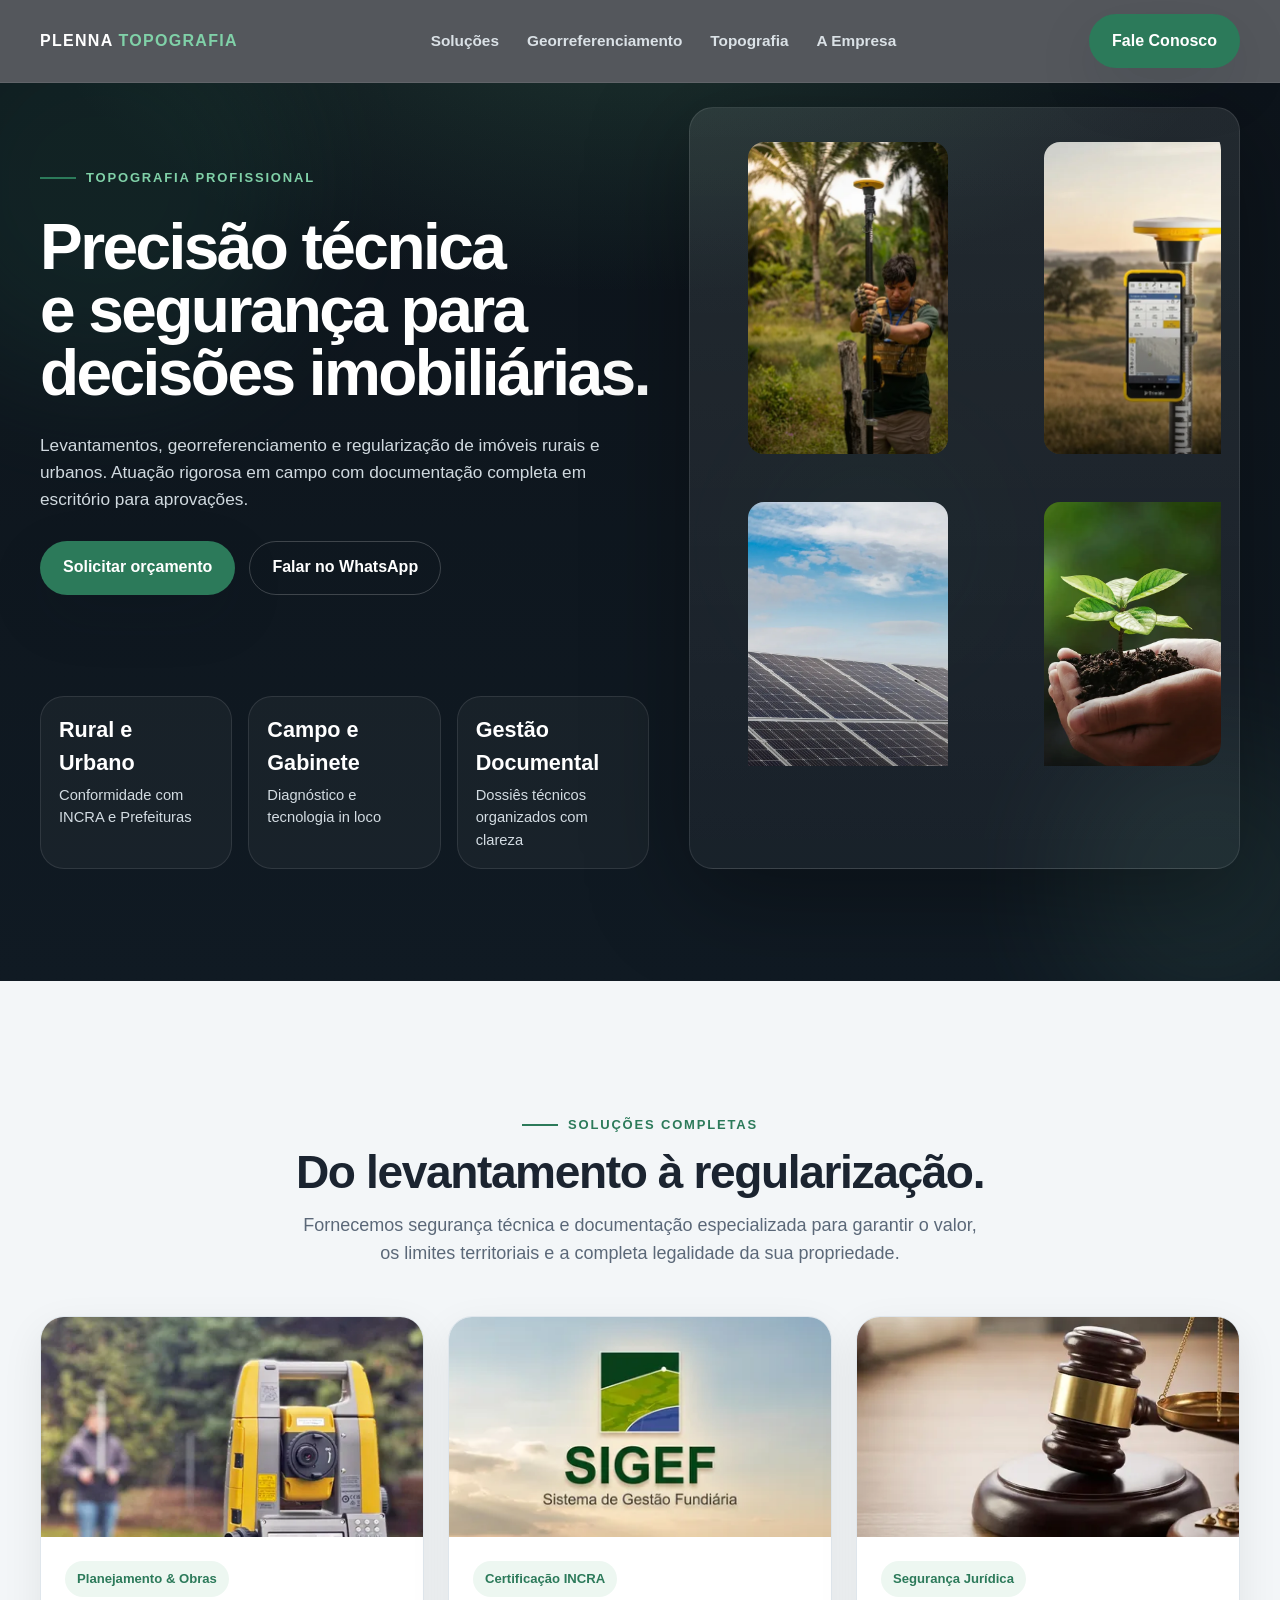
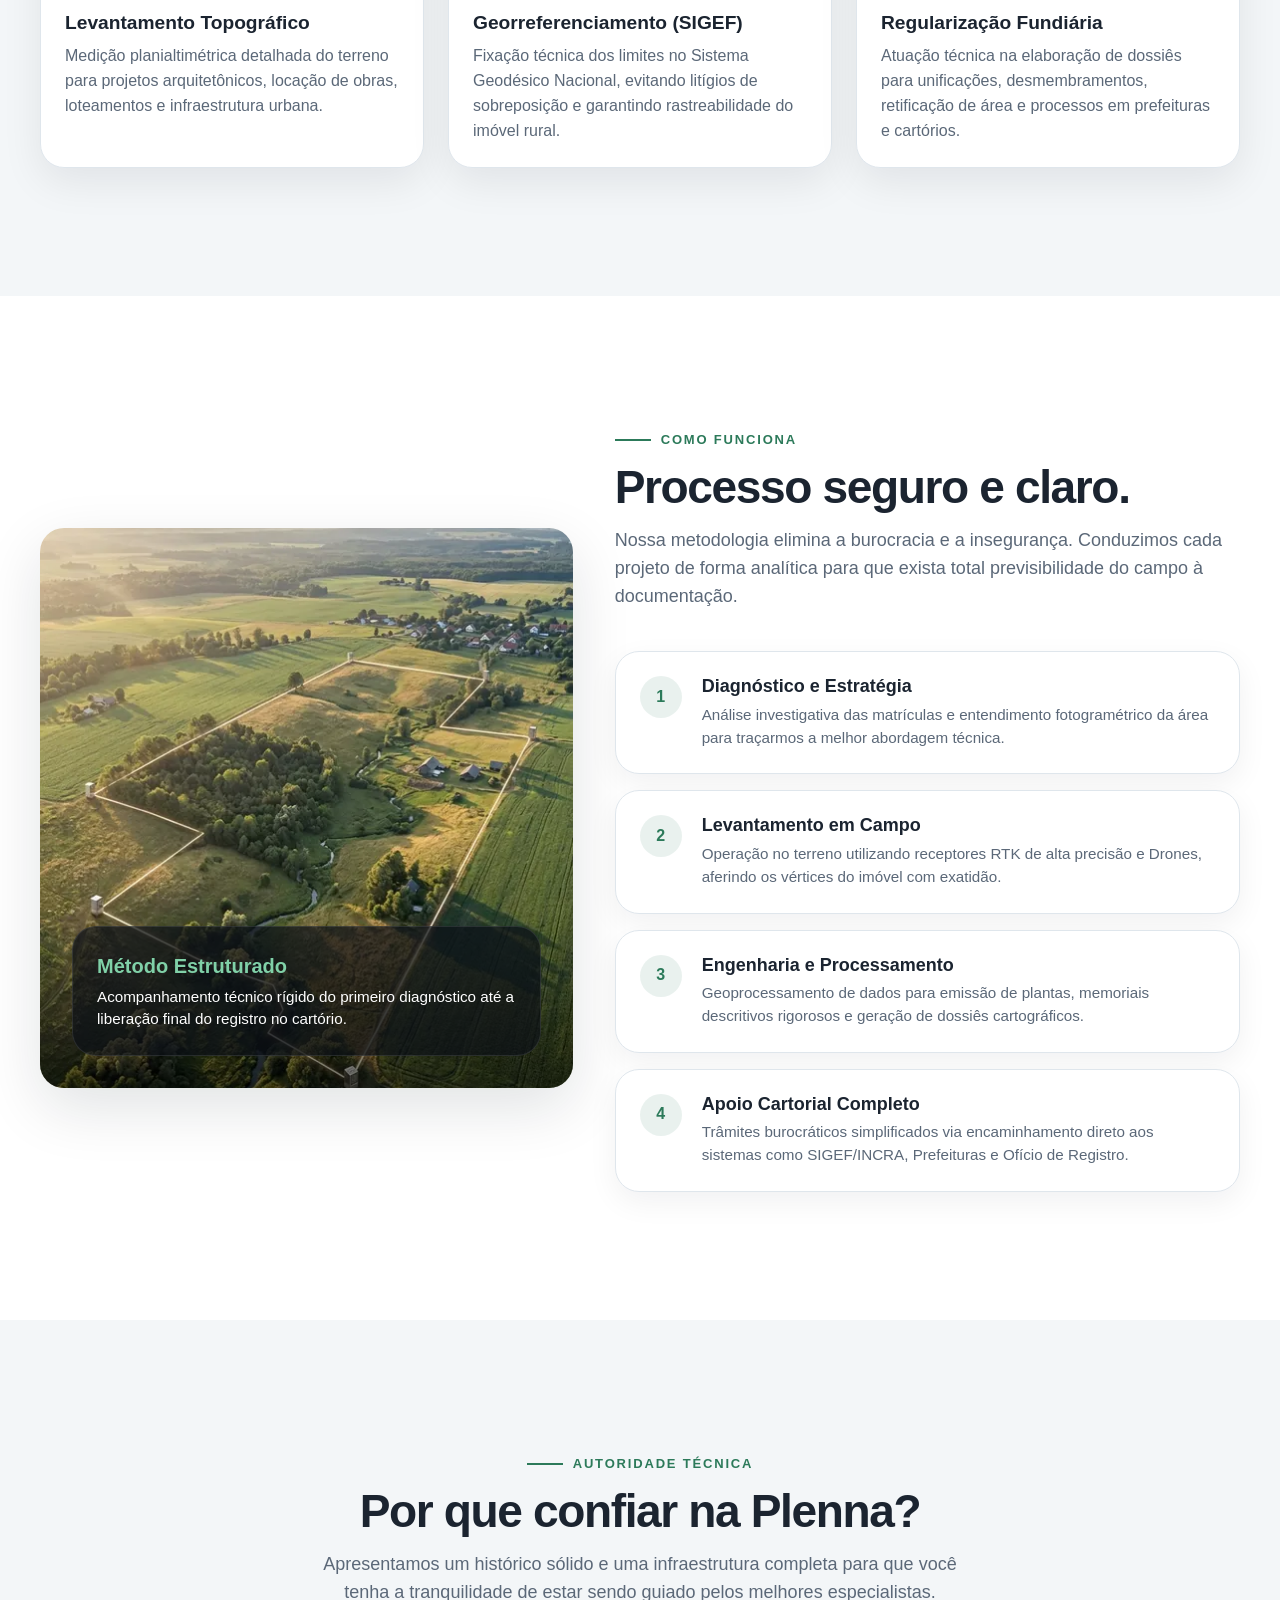
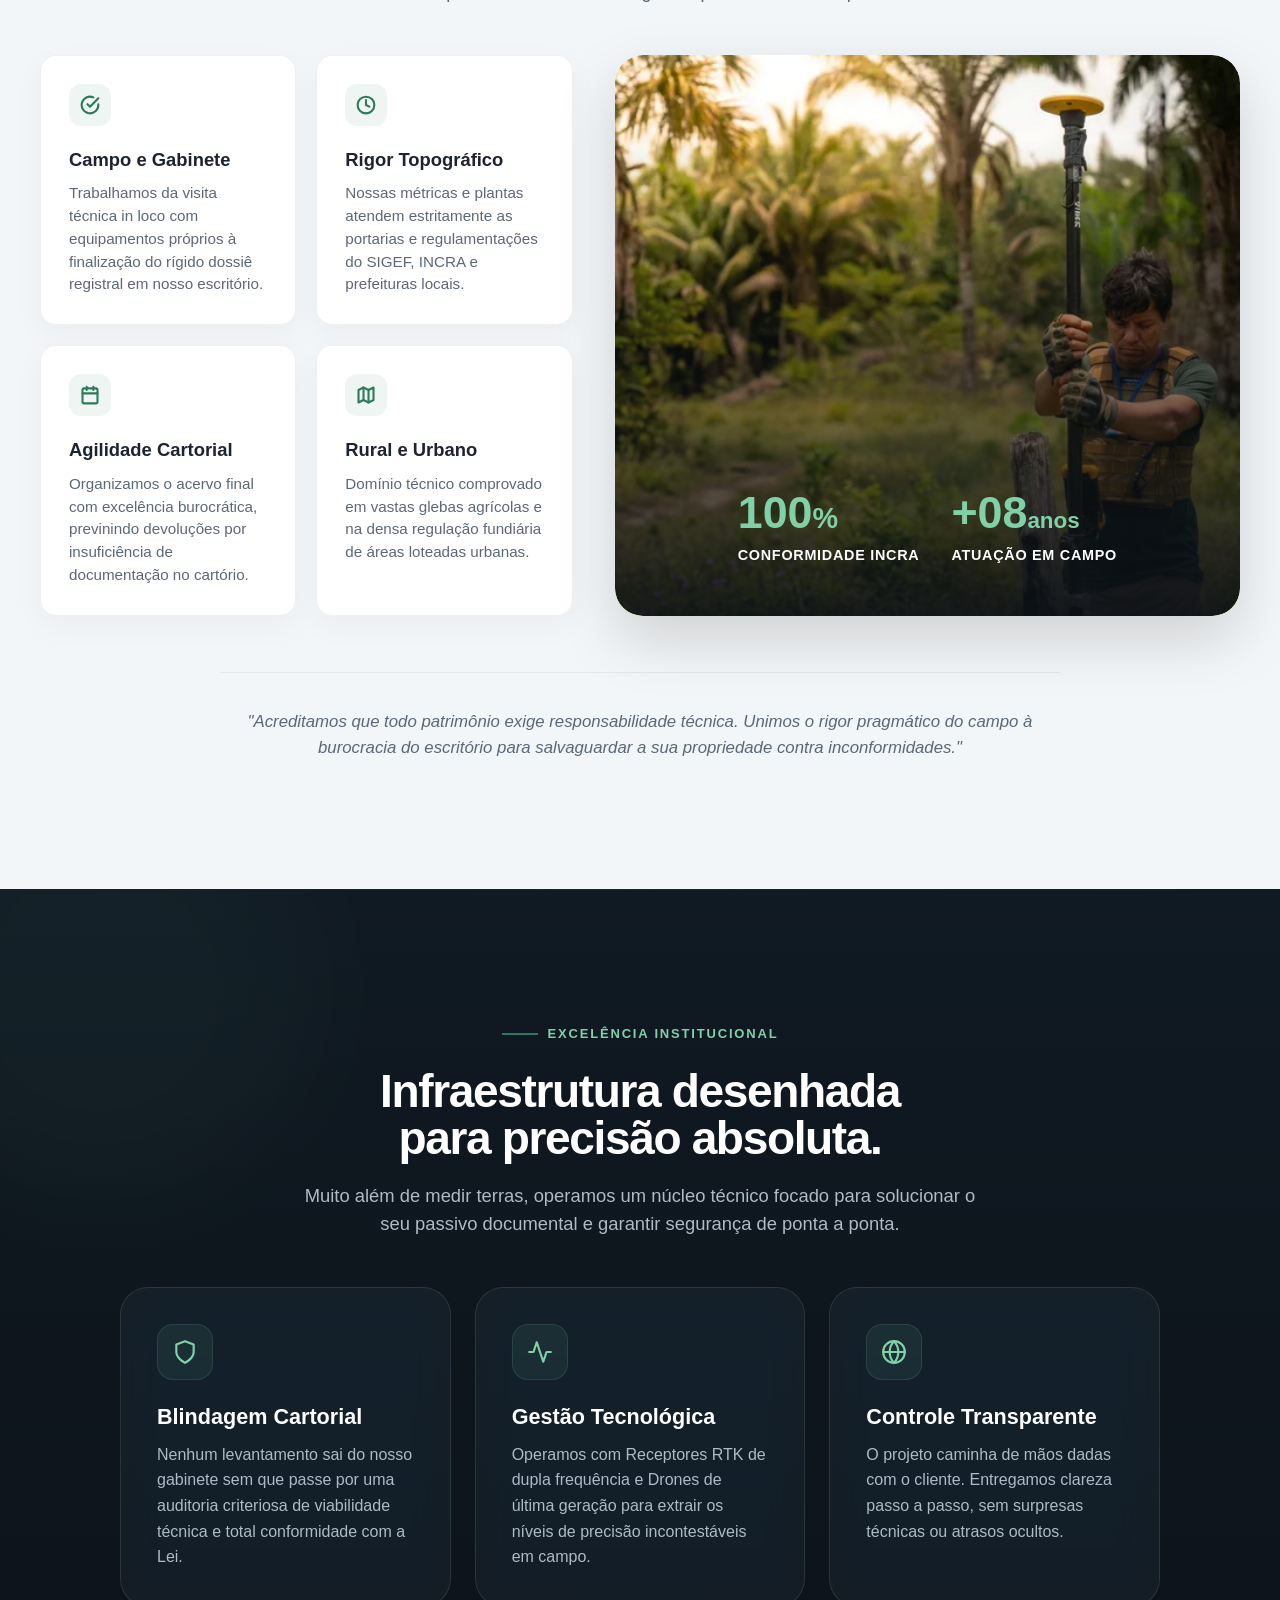
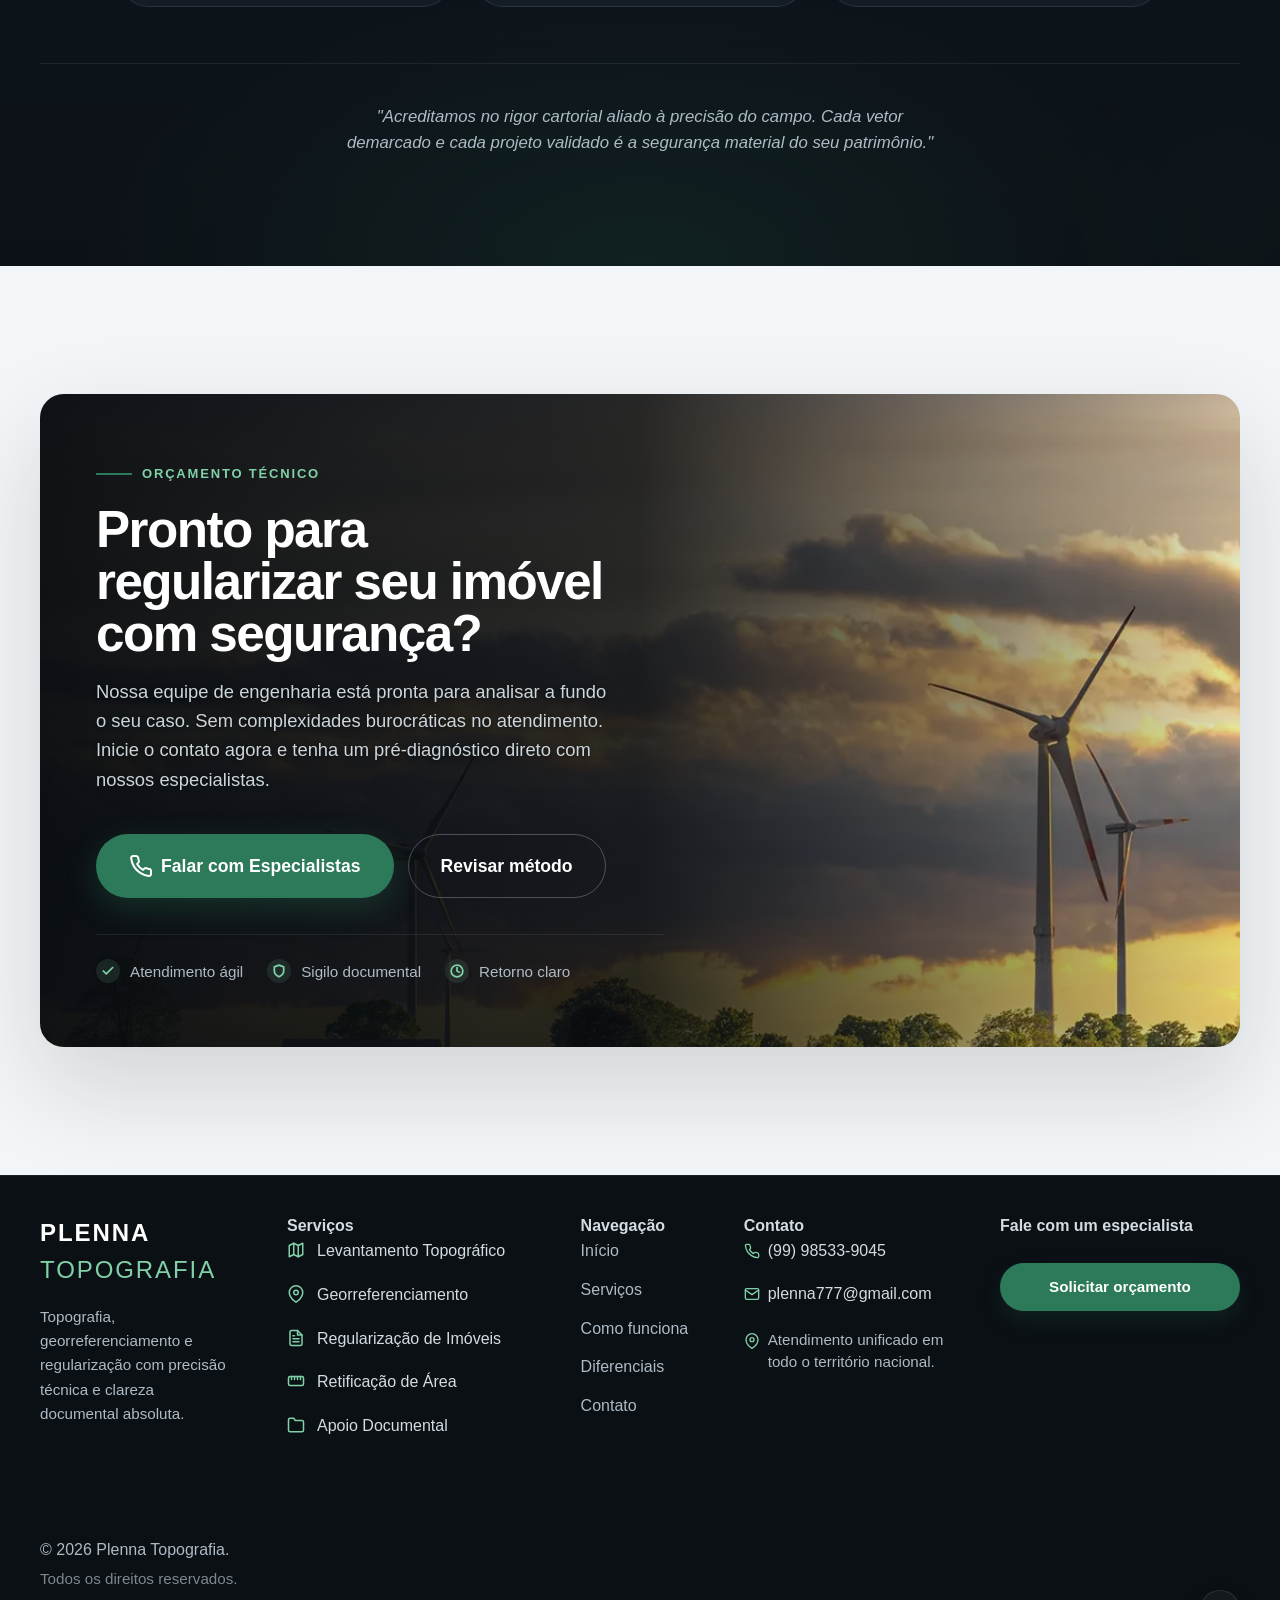
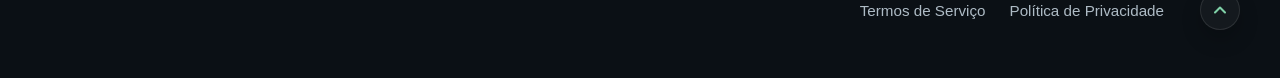
==== index.html @ 85ca9e53 "pagina-principal-v1" ====
<!DOCTYPE html>
<html lang="pt-BR">

<head>
  <meta charset="utf-8" />
  <meta name="viewport" content="width=device-width, initial-scale=1" />
  <title>Plenna — Topografia e Georreferenciamento</title>
  <meta name="description"
    content="Especialistas em topografia, georreferenciamento e regularização de imóveis rurais e urbanos. Atuação técnica premium em campo e elaboração de dossiês documentais." />

  <!-- ═══════ ESTILOS DO PROJETO ═══════ -->
  <link rel="stylesheet" href="assets/css/style.css" />

  <!-- ═══════ ESTILOS LOCAIS: DESIGN SYSTEM PREMIUM ═══════ -->
  <style>
    /* ── ANIMAÇÕES DE ENTRADA ── */
    @keyframes textReveal {
      0% {
        clip-path: inset(0 100% 0 0);
      }

      100% {
        clip-path: inset(0 0% 0 0);
      }
    }

    @keyframes pulseGlow {

      0%,
      100% {
        box-shadow: 0 0 20px rgba(44, 122, 90, .3), 0 0 60px rgba(44, 122, 90, .1);
      }

      50% {
        box-shadow: 0 0 40px rgba(44, 122, 90, .5), 0 0 100px rgba(44, 122, 90, .2);
      }
    }

    @keyframes floatUp {

      0%,
      100% {
        transform: translateY(0px);
      }

      50% {
        transform: translateY(-12px);
      }
    }

    @keyframes shimmer {
      from {
        transform: translateX(-100%) skewX(-15deg);
      }

      to {
        transform: translateX(200%) skewX(-15deg);
      }
    }

    /* ── EFEITO REVEAL ON SCROLL ── */
    .anim-in {
      opacity: 0;
      transform: translateY(30px);
      filter: blur(8px);
      transition: opacity .8s cubic-bezier(.16, 1, .3, 1), transform .8s cubic-bezier(.16, 1, .3, 1), filter .8s ease;
    }

    .anim-in.is-visible {
      opacity: 1;
      transform: translateY(0);
      filter: blur(0);
    }

    .anim-in.d1 {
      transition-delay: .1s;
    }

    .anim-in.d2 {
      transition-delay: .2s;
    }

    .anim-in.d3 {
      transition-delay: .3s;
    }

    .anim-in.d4 {
      transition-delay: .4s;
    }

    .anim-in.d5 {
      transition-delay: .5s;
    }

    .anim-in.d6 {
      transition-delay: .6s;
    }

    /* ── SHIMMER & GLOW EM BOTÕES ── */
    .btn-shimmer {
      position: relative;
      overflow: hidden;
    }

    .btn-shimmer::after {
      content: "";
      position: absolute;
      top: 0;
      left: 0;
      width: 100%;
      height: 100%;
      background: linear-gradient(90deg, transparent, rgba(255, 255, 255, .25), transparent);
      transform: translateX(-100%) skewX(-15deg);
      transition: none;
    }

    .btn-shimmer:hover::after {
      animation: shimmer 1.2s ease forwards;
    }

    .glow-pulse {
      animation: pulseGlow 3s ease-in-out infinite;
    }

    /* ── EFEITO FLASHLIGHT EM CARDS ── */
    .flashlight-card {
      position: relative;
      overflow: hidden;
    }

    .flashlight-card::before {
      content: "";
      position: absolute;
      inset: 0;
      background: radial-gradient(600px circle at var(--mx) var(--my), rgba(44, 122, 90, .15), transparent 40%);
      opacity: 0;
      transition: opacity .5s;
      pointer-events: none;
      z-index: 2;
    }

    .flashlight-card:hover::before {
      opacity: 1;
    }

    /* ── GLASSMORPHISM PANELS ── */
    .glass-panel {
      background: rgba(255, 255, 255, .04);
      backdrop-filter: saturate(160%) blur(20px);
      -webkit-backdrop-filter: saturate(160%) blur(20px);
      border: 1px solid rgba(255, 255, 255, .1);
      border-radius: var(--radius);
    }

    /* ── BACKGROUND PARTICLES ── */
    .hero-particles {
      position: absolute;
      inset: 0;
      overflow: hidden;
      pointer-events: none;
      z-index: 0;
    }

    .hero-particles .orb {
      position: absolute;
      border-radius: 50%;
      filter: blur(60px);
      opacity: .4;
    }

    .hero-particles .orb-1 {
      width: 400px;
      height: 400px;
      background: rgba(44, 122, 90, .35);
      top: -100px;
      left: -100px;
      animation: floatUp 8s ease-in-out infinite;
    }

    .hero-particles .orb-2 {
      width: 300px;
      height: 300px;
      background: rgba(128, 209, 168, .2);
      bottom: -50px;
      right: -80px;
      animation: floatUp 10s ease-in-out infinite 2s;
    }

    .hero-particles .orb-3 {
      width: 200px;
      height: 200px;
      background: rgba(44, 122, 90, .15);
      top: 40%;
      left: 60%;
      animation: floatUp 12s ease-in-out infinite 4s;
    }

    /* ── AJUSTES ESTRUTURAIS HERO E ALINHAMENTO BASE ── */
    .hero {
      position: relative;
      padding-top: 24px;
      padding-bottom: 112px;
      /* Respiro essencial para transição limpa entre dobras */
    }

    .hero h1 {
      animation: textReveal 1.2s cubic-bezier(.16, 1, .3, 1) .3s both;
      margin: 0;
    }

    /* Faz com que ambas as colunas tenham matematicamente a mesma altura (Base alignment) */
    .hero-grid {
      align-items: stretch;
    }

    /* A Coluna Esquerda vira um flex container completo */
    .hero-copy {
      display: flex;
      flex-direction: column;
    }

    /* O Bloco de textos "cresce" e empurra os boxes para o absoluto final da estrutura */
    .hero-text-block {
      display: flex;
      flex-direction: column;
      justify-content: center;
      /* O texto paira matematicamente no centro do espaço livre */
      align-items: flex-start;
      gap: 28px;
      flex-grow: 1;
      /* O pulo do gato: absorve altura fazendo os points descerem! */
    }

    /* Reset das margens padrão do style.css para garantir o alinhamento da nossa grid/flex */
    .hero-text-block .eyebrow,
    .hero-text-block h1,
    .hero-text-block .support,
    .hero-text-block .hero-actions {
      margin-top: 0;
      margin-bottom: 0;
    }

    /* Agora .hero-points bate exatamente na mesma linha e base da .hero-visual */
    .hero-copy .hero-points {
      width: 100%;
      margin-top: 40px;
      margin-bottom: 0;
      padding-top: 0;
    }

    @media (max-width: 920px) {
      .hero {
        padding-top: 32px;
        padding-bottom: 72px;
        /* Respiro proporcional para telas móveis */
      }

      .hero-grid {
        align-items: center;
      }

      /* Removemos o stretch em mobile pois as colunas empilham */
      .hero-particles .orb {
        filter: blur(40px);
      }
    }

    /* ── SCROLL PERFORMANCE OPTIMIZATION (HERO MARQUEE) ── */
    .hero-track {
      will-change: transform;
      transform: translate3d(0, 0, 0);
    }

    .hero-track .hero-card {
      box-shadow: none !important;
      will-change: transform;
    }
  </style>
</head>

<body>

  <!-- ═══════ NAVBAR ═══════ -->
  <header class="site-header">
    <div class="container header-inner">
      <a class="logo" href="#">Plenna <span>Topografia</span></a>
      <nav class="nav">
        <a href="#solucoes">Soluções</a>
        <a href="#georreferenciamento">Georreferenciamento</a>
        <a href="#topografia">Topografia</a>
        <a href="#empresa">A Empresa</a>
      </nav>
      <!-- Ícone SVG local para o Menu Mobile -->
      <button class="mobile-toggle" aria-label="Abrir menu">
        <svg width="24" height="24" viewBox="0 0 24 24" fill="none" stroke="currentColor" stroke-width="2"
          stroke-linecap="round" stroke-linejoin="round">
          <line x1="3" y1="12" x2="21" y2="12"></line>
          <line x1="3" y1="6" x2="21" y2="6"></line>
          <line x1="3" y1="18" x2="21" y2="18"></line>
        </svg>
      </button>
      <a class="button btn-shimmer" href="https://wa.me/5599985339045?text=Olá,%20vim%20pelo%20site%20e%20gostaria%20de%20um%20orçamento%20de%20topografia." target="_blank" rel="noopener noreferrer"><span style="position:relative;z-index:1">Fale Conosco</span></a>
    </div>
  </header>

  <!-- ═══════ HERO PREMIUM ═══════ -->
  <main>
    <section class="hero" id="home">
      <!-- Partículas de fundo animadas -->
      <div class="hero-particles">
        <div class="orb orb-1"></div>
        <div class="orb orb-2"></div>
        <div class="orb orb-3"></div>
      </div>

      <div class="container hero-grid" style="position: relative; z-index: 2;">

        <!-- ── COLUNA ESQUERDA: TEXTO ── -->
        <div class="hero-copy">

          <!-- Bloco flex-grow que centraliza o texto e empurra a caixa de Highlights (points) para a base -->
          <div class="hero-text-block">
            <div class="anim-in d1 eyebrow" style="color: #80d1a8;">Topografia Profissional</div>

            <h1 class="anim-in d2">Precisão técnica e segurança para decisões imobiliárias.</h1>

            <p class="support anim-in d3">
              Levantamentos, georreferenciamento e regularização de imóveis rurais e urbanos. Atuação rigorosa em campo
              com documentação completa em escritório para aprovações.
            </p>

            <!-- Botões CTA -->
            <div class="hero-actions anim-in d4">
              <a class="button btn-shimmer glow-pulse" href="https://wa.me/5599985339045?text=Olá,%20vim%20pelo%20site%20e%20gostaria%20de%20um%20orçamento%20de%20topografia." target="_blank" rel="noopener noreferrer" style="position: relative; overflow: hidden;">
                <span style="position: relative; z-index: 1;">Solicitar orçamento</span>
              </a>
              <a class="button outline" href="https://wa.me/5599985339045?text=Olá,%20vim%20pelo%20site%20e%20gostaria%20de%20um%20orçamento%20de%20topografia." target="_blank" rel="noopener noreferrer" style="transition: all .3s;">
                Falar no WhatsApp
              </a>
            </div>
          </div>

          <!-- Cards de Highlights: Agora seu limite horizontal inferior acompanha exatamente a vitrine do slider -->
          <div class="hero-points anim-in d5">
            <div class="hero-point glass-panel flashlight-card"
              onmousemove="this.style.setProperty('--mx', event.offsetX + 'px'); this.style.setProperty('--my', event.offsetY + 'px')">
              <strong>Rural e Urbano</strong>
              <span>Conformidade com INCRA e Prefeituras</span>
            </div>
            <div class="hero-point glass-panel flashlight-card"
              onmousemove="this.style.setProperty('--mx', event.offsetX + 'px'); this.style.setProperty('--my', event.offsetY + 'px')">
              <strong>Campo e Gabinete</strong>
              <span>Diagnóstico e tecnologia in loco</span>
            </div>
            <div class="hero-point glass-panel flashlight-card"
              onmousemove="this.style.setProperty('--mx', event.offsetX + 'px'); this.style.setProperty('--my', event.offsetY + 'px')">
              <strong>Gestão Documental</strong>
              <span>Dossiês técnicos organizados com clareza</span>
            </div>
          </div>
        </div>

        <!-- ── COLUNA DIREITA: ESTRUTURA VISUAL ── -->
        <div class="hero-visual anim-in d3">
          <!-- Marquee vertical/horizontal grid slider -->
          <div class="hero-slider" aria-label="Galeria visual de serviços">

            <!-- Track 1: Direção Normal -->
            <div class="hero-track">
              <!-- Série original -->
              <figure class="hero-card"><img src="assets/images/allen1.webp" style="object-position: center 20%;"
                  alt="Serviços no campo" fetchpriority="high" decoding="sync" /></figure>
              <figure class="hero-card"><img src="assets/images/gnss.webp" style="object-position: center 25%;"
                  alt="Equipamentos topográficos" fetchpriority="high" decoding="sync" />
              </figure>
              <figure class="hero-card"><img src="assets/images/estacao-total.webp"
                  alt="Medidor de precisão em base rural" fetchpriority="high" decoding="sync" /></figure>
              <figure class="hero-card"><img src="assets/images/drone-freepik.webp" style="object-position: center 25%;"
                  alt="Documentos sobre a planta" fetchpriority="high" decoding="sync" />
              </figure>
              <figure class="hero-card"><img src="assets/images/car-freepik2.webp" alt="Área urbana georreferenciada"
                  fetchpriority="high" decoding="sync" /></figure>
              <figure class="hero-card"><img src="assets/images/sigef-freepik.webp"
                  alt="Reunião com mapa de regularização" fetchpriority="high" decoding="sync" /></figure>
              <figure class="hero-card"><img src="assets/images/reurb-freepik.webp" alt="Mapeamento com drone"
                  fetchpriority="high" decoding="sync" />
              </figure>
              <figure class="hero-card"><img src="assets/images/proj-loteamento.webp" alt="Mosaicos aéreos do terreno"
                  fetchpriority="high" decoding="sync" />
              </figure>
              <!-- Duplicado para manter a fluidez do scroll contínuo -->
              <figure class="hero-card"><img src="assets/images/allen1.webp" style="object-position: center 20%;" alt=""
                  aria-hidden="true" loading="lazy" decoding="async" />
              </figure>
              <figure class="hero-card"><img src="assets/images/gnss.webp" style="object-position: center 25%;" alt=""
                  aria-hidden="true" loading="lazy" decoding="async" />
              </figure>
              <figure class="hero-card"><img src="assets/images/estacao-total.webp" alt="" aria-hidden="true"
                  loading="lazy" decoding="async" />
              </figure>
              <figure class="hero-card"><img src="assets/images/drone-freepik.webp" style="object-position: center 25%;"
                  alt="" aria-hidden="true" loading="lazy" decoding="async" />
              </figure>
              <figure class="hero-card"><img src="assets/images/car-freepik2.webp" alt="" aria-hidden="true"
                  loading="lazy" decoding="async" />
              </figure>
              <figure class="hero-card"><img src="assets/images/sigef-freepik.webp" alt="" aria-hidden="true"
                  loading="lazy" decoding="async" />
              </figure>
              <figure class="hero-card"><img src="assets/images/reurb-freepik.webp" alt="" aria-hidden="true"
                  loading="lazy" decoding="async" />
              </figure>
              <figure class="hero-card"><img src="assets/images/proj-loteamento.webp" alt="" aria-hidden="true"
                  loading="lazy" decoding="async" />
              </figure>
            </div>

            <!-- Track 2: Direção Reversa -->
            <div class="hero-track">
              <!-- Mescla com imagens de service-area para maior variedade técnica -->
              <figure class="hero-card"><img src="assets/images/service-area-01.webp" alt="" aria-hidden="true"
                  loading="lazy" decoding="async" />
              </figure>
              <figure class="hero-card"><img src="assets/images/service-area-02.webp" alt="" aria-hidden="true"
                  loading="lazy" decoding="async" />
              </figure>
              <figure class="hero-card"><img src="assets/images/service-area-03.webp" alt="" aria-hidden="true"
                  loading="lazy" decoding="async" />
              </figure>
              <figure class="hero-card"><img src="assets/images/proj-loteamento.webp" alt="" aria-hidden="true"
                  loading="lazy" decoding="async" />
              </figure>
              <figure class="hero-card"><img src="assets/images/reurb-freepik.webp" alt="" aria-hidden="true"
                  loading="lazy" decoding="async" />
              </figure>
              <figure class="hero-card"><img src="assets/images/sigef-freepik.webp" alt="" aria-hidden="true"
                  loading="lazy" decoding="async" />
              </figure>
              <figure class="hero-card"><img src="assets/images/car-freepik2.webp" alt="" aria-hidden="true"
                  loading="lazy" decoding="async" />
              </figure>
              <figure class="hero-card"><img src="assets/images/drone-freepik.webp" style="object-position: center 25%;"
                  alt="" aria-hidden="true" loading="lazy" decoding="async" />
              </figure>
              <!-- Duplicado iterativo -->
              <figure class="hero-card"><img src="assets/images/service-area-01.webp" alt="" aria-hidden="true"
                  loading="lazy" decoding="async" />
              </figure>
              <figure class="hero-card"><img src="assets/images/service-area-02.webp" alt="" aria-hidden="true"
                  loading="lazy" decoding="async" />
              </figure>
              <figure class="hero-card"><img src="assets/images/service-area-03.webp" alt="" aria-hidden="true"
                  loading="lazy" decoding="async" />
              </figure>
              <figure class="hero-card"><img src="assets/images/proj-loteamento.webp" alt="" aria-hidden="true"
                  loading="lazy" decoding="async" />
              </figure>
              <figure class="hero-card"><img src="assets/images/reurb-freepik.webp" alt="" aria-hidden="true"
                  loading="lazy" decoding="async" />
              </figure>
              <figure class="hero-card"><img src="assets/images/sigef-freepik.webp" alt="" aria-hidden="true"
                  loading="lazy" decoding="async" />
              </figure>
              <figure class="hero-card"><img src="assets/images/car-freepik2.webp" alt="" aria-hidden="true"
                  loading="lazy" decoding="async" />
              </figure>
              <figure class="hero-card"><img src="assets/images/drone-freepik.webp" style="object-position: center 25%;"
                  alt="" aria-hidden="true" loading="lazy" decoding="async" />
              </figure>
            </div>

          </div>
        </div>

      </div>
    </section>

    <!-- ═══════ SEGUNDA DOBRA: SOLUÇÕES E CAPACIDADES ═══════ -->
    <section class="section section-soft" id="solucoes" style="position: relative; z-index: 10;">
      <div class="container">

        <!-- Cabeçalho da Seção -->
        <div class="section-head">
          <div class="anim-in d1 eyebrow">Soluções Completas</div>
          <h2 class="anim-in d2">Do levantamento à regularização.</h2>
          <p class="text anim-in d3" style="font-size: 1.125rem; max-width: 680px; margin: 16px auto 0;">
            Fornecemos segurança técnica e documentação especializada para garantir o valor, os limites territoriais e a
            completa legalidade da sua propriedade.
          </p>
        </div>

        <!-- Grid de Serviços (Cards com Imagem) -->
        <div class="services-grid">

          <!-- Card de Serviço 01 -->
          <article class="service-card flashlight-card anim-in d4"
            onmousemove="this.style.setProperty('--mx', event.offsetX + 'px'); this.style.setProperty('--my', event.offsetY + 'px')">
            <div class="service-media">
              <img src="assets/images/estacao-total.webp" alt="Equipe realizando Levantamento Topográfico em campo"
                loading="lazy" />
            </div>
            <div class="service-body">
              <span class="service-badge">Planejamento &amp; Obras</span>
              <h3>Levantamento Topográfico</h3>
              <p>Medição planialtimétrica detalhada do terreno para projetos arquitetônicos, locação de obras,
                loteamentos e infraestrutura urbana.</p>
            </div>
          </article>

          <!-- Card de Serviço 02 -->
          <article class="service-card flashlight-card anim-in d5"
            onmousemove="this.style.setProperty('--mx', event.offsetX + 'px'); this.style.setProperty('--my', event.offsetY + 'px')">
            <div class="service-media">
              <img src="assets/images/sigef-freepik.webp" alt="Marcador de Georreferenciamento em propriedade rural"
                loading="lazy" />
            </div>
            <div class="service-body">
              <span class="service-badge">Certificação INCRA</span>
              <h3>Georreferenciamento (SIGEF)</h3>
              <p>Fixação técnica dos limites no Sistema Geodésico Nacional, evitando litígios de sobreposição e
                garantindo rastreabilidade do imóvel rural.</p>
            </div>
          </article>

          <!-- Card de Serviço 03 -->
          <article class="service-card flashlight-card anim-in d6"
            onmousemove="this.style.setProperty('--mx', event.offsetX + 'px'); this.style.setProperty('--my', event.offsetY + 'px')">
            <div class="service-media-3">
              <img src="assets/images/juridico-freepik.webp" alt="Documentos jurídicos de Regularização Fundiária"
                loading="lazy" />
            </div>
            <div class="service-body">
              <span class="service-badge">Segurança Jurídica</span>
              <h3>Regularização Fundiária</h3>
              <p>Atuação técnica na elaboração de dossiês para unificações, desmembramentos, retificação de área e
                processos em prefeituras e cartórios.</p>
            </div>
          </article>

        </div>

      </div>
    </section>

    <!-- ═══════ TERCEIRA DOBRA: METODOLOGIA E PROCESSO ═══════ -->
    <section class="section section-light" id="processo" style="position: relative; z-index: 9;">
      <div class="container">

        <div class="about-grid">

          <!-- Coluna Esquerda: Imagem Institucional + Etiqueta Glass -->
          <div class="about-media anim-in d2">
            <img src="assets/images/mapeamento-freepik.webp" alt="Engenheiro analisando mapa de topografia em reunião"
              loading="lazy" />

            <!-- Microinteração: Glass Card Flutuante de Autoridade -->
            <div style="position: absolute; bottom: 32px; left: 32px; right: 32px; z-index: 2;" class="anim-in d4">
              <div class="glass-panel"
                style="padding: 24px; background: rgba(12, 17, 23, 0.70); border-color: rgba(255,255,255,0.1);">
                <strong style="color: #80d1a8; font-size: 1.25rem; display: block; margin-bottom: 4px;">Método
                  Estruturado</strong>
                <p style="color: #fff; font-size: 0.95rem; margin: 0; line-height: 1.5;">Acompanhamento técnico rígido
                  do primeiro diagnóstico até a liberação final do registro no cartório.</p>
              </div>
            </div>
          </div>

          <!-- Coluna Direita: Metodologia em Lista Flex -->
          <div style="display: block; margin-top: 0;">
            <div class="anim-in d1 eyebrow">Como Funciona</div>
            <h2 class="anim-in d2" style="margin-bottom: 16px;">Processo seguro e claro.</h2>
            <p class="text anim-in d3" style="margin-bottom: 40px; font-size: 1.125rem;">
              Nossa metodologia elimina a burocracia e a insegurança. Conduzimos cada projeto de forma analítica para
              que exista total previsibilidade do campo à documentação.
            </p>

            <!-- Lista Dinâmica de Processos -->
            <div style="display: flex; flex-direction: column; gap: 16px;">

              <!-- Step 1 -->
              <article class="process-card flashlight-card anim-in d4"
                style="display: flex; align-items: flex-start; gap: 20px; padding: 24px;"
                onmousemove="this.style.setProperty('--mx', event.offsetX + 'px'); this.style.setProperty('--my', event.offsetY + 'px')">
                <div class="process-step"
                  style="margin-bottom: 0; flex-shrink: 0; background: rgba(44,122,90,.1); color: var(--brand);">1</div>
                <div>
                  <h3 style="font-size: 1.125rem; margin-bottom: 6px;">Diagnóstico e Estratégia</h3>
                  <p style="margin: 0; font-size: 0.95rem; line-height: 1.5; color: var(--text-soft);">Análise
                    investigativa das matrículas e entendimento fotogramétrico da área para traçarmos a melhor abordagem
                    técnica.</p>
                </div>
              </article>

              <!-- Step 2 -->
              <article class="process-card flashlight-card anim-in d5"
                style="display: flex; align-items: flex-start; gap: 20px; padding: 24px;"
                onmousemove="this.style.setProperty('--mx', event.offsetX + 'px'); this.style.setProperty('--my', event.offsetY + 'px')">
                <div class="process-step"
                  style="margin-bottom: 0; flex-shrink: 0; background: rgba(44,122,90,.1); color: var(--brand);">2</div>
                <div>
                  <h3 style="font-size: 1.125rem; margin-bottom: 6px;">Levantamento em Campo</h3>
                  <p style="margin: 0; font-size: 0.95rem; line-height: 1.5; color: var(--text-soft);">Operação no
                    terreno utilizando receptores RTK de alta precisão e Drones, aferindo os vértices do imóvel com
                    exatidão.</p>
                </div>
              </article>

              <!-- Step 3 -->
              <article class="process-card flashlight-card anim-in d6"
                style="display: flex; align-items: flex-start; gap: 20px; padding: 24px;"
                onmousemove="this.style.setProperty('--mx', event.offsetX + 'px'); this.style.setProperty('--my', event.offsetY + 'px')">
                <div class="process-step"
                  style="margin-bottom: 0; flex-shrink: 0; background: rgba(44,122,90,.1); color: var(--brand);">3</div>
                <div>
                  <h3 style="font-size: 1.125rem; margin-bottom: 6px;">Engenharia e Processamento</h3>
                  <p style="margin: 0; font-size: 0.95rem; line-height: 1.5; color: var(--text-soft);">Geoprocessamento
                    de dados para emissão de plantas, memoriais descritivos rigorosos e geração de dossiês
                    cartográficos.</p>
                </div>
              </article>

              <!-- Step 4 -->
              <article class="process-card flashlight-card anim-in d6"
                style="display: flex; align-items: flex-start; gap: 20px; padding: 24px; transition-delay: .7s;"
                onmousemove="this.style.setProperty('--mx', event.offsetX + 'px'); this.style.setProperty('--my', event.offsetY + 'px')">
                <div class="process-step"
                  style="margin-bottom: 0; flex-shrink: 0; background: rgba(44,122,90,.1); color: var(--brand);">4</div>
                <div>
                  <h3 style="font-size: 1.125rem; margin-bottom: 6px;">Apoio Cartorial Completo</h3>
                  <p style="margin: 0; font-size: 0.95rem; line-height: 1.5; color: var(--text-soft);">Trâmites
                    burocráticos simplificados via encaminhamento direto aos sistemas como SIGEF/INCRA, Prefeituras e
                    Ofício de Registro.</p>
                </div>
              </article>

            </div>
          </div>

        </div>
      </div>
    </section>

    <!-- ═══════ QUARTA DOBRA: DIFERENCIAIS E AUTORIDADE ═══════ -->
    <section class="section section-soft" id="diferenciais" style="position: relative; z-index: 8;">
      <div class="container">

        <!-- Cabeçalho da Seção -->
        <div class="section-head">
          <div class="anim-in d1 eyebrow">Autoridade Técnica</div>
          <h2 class="anim-in d2">Por que confiar na Plenna?</h2>
          <p class="text anim-in d3" style="font-size: 1.125rem; max-width: 680px; margin: 16px auto 0;">
            Apresentamos um histórico sólido e uma infraestrutura completa para que você tenha a tranquilidade de estar
            sendo guiado pelos melhores especialistas.
          </p>
        </div>

        <!-- Grid Mista: Cards de Diferencial e Painel de Métricas -->
        <div class="about-grid" style="align-items: stretch;">

          <!-- Lado Esquerdo: Grid de Diferenciais 2x2 -->
          <div class="about-panel" style="margin-top: 0; align-content: center; gap: 20px;">

            <!-- Diferencial 1 -->
            <article class="about-item flashlight-card anim-in d4"
              style="padding: 28px; box-shadow: 0 10px 30px rgba(12,18,28,.04); border-color: rgba(0,0,0,0.06); display: flex; flex-direction: column;"
              onmousemove="this.style.setProperty('--mx', event.offsetX + 'px'); this.style.setProperty('--my', event.offsetY + 'px')">
              <div
                style="width: 42px; height: 42px; border-radius: 12px; background: rgba(44,122,90,.08); color: var(--brand); display: flex; align-items: center; justify-content: center; margin-bottom: 20px;">
                <svg width="20" height="20" viewBox="0 0 24 24" fill="none" stroke="currentColor" stroke-width="2.5"
                  stroke-linecap="round" stroke-linejoin="round">
                  <path d="M22 11.08V12a10 10 0 1 1-5.93-9.14"></path>
                  <polyline points="22 4 12 14.01 9 11.01"></polyline>
                </svg>
              </div>
              <strong style="color: var(--text); font-size: 1.15rem; font-weight: 800; margin-bottom: 8px;">Campo e
                Gabinete</strong>
              <p style="color: var(--text-soft); font-size: 0.95rem; line-height: 1.5; margin: 0;">Trabalhamos da visita
                técnica in loco com equipamentos próprios à finalização do rígido dossiê registral em nosso escritório.
              </p>
            </article>

            <!-- Diferencial 2 -->
            <article class="about-item flashlight-card anim-in d5"
              style="padding: 28px; box-shadow: 0 10px 30px rgba(12,18,28,.04); border-color: rgba(0,0,0,0.06); display: flex; flex-direction: column;"
              onmousemove="this.style.setProperty('--mx', event.offsetX + 'px'); this.style.setProperty('--my', event.offsetY + 'px')">
              <div
                style="width: 42px; height: 42px; border-radius: 12px; background: rgba(44,122,90,.08); color: var(--brand); display: flex; align-items: center; justify-content: center; margin-bottom: 20px;">
                <svg width="20" height="20" viewBox="0 0 24 24" fill="none" stroke="currentColor" stroke-width="2.5"
                  stroke-linecap="round" stroke-linejoin="round">
                  <circle cx="12" cy="12" r="10"></circle>
                  <polyline points="12 6 12 12 16 14"></polyline>
                </svg>
              </div>
              <strong style="color: var(--text); font-size: 1.15rem; font-weight: 800; margin-bottom: 8px;">Rigor
                Topográfico</strong>
              <p style="color: var(--text-soft); font-size: 0.95rem; line-height: 1.5; margin: 0;">Nossas métricas e
                plantas atendem estritamente as portarias e regulamentações do SIGEF, INCRA e prefeituras locais.</p>
            </article>

            <!-- Diferencial 3 -->
            <article class="about-item flashlight-card anim-in d6"
              style="padding: 28px; box-shadow: 0 10px 30px rgba(12,18,28,.04); border-color: rgba(0,0,0,0.06); display: flex; flex-direction: column;"
              onmousemove="this.style.setProperty('--mx', event.offsetX + 'px'); this.style.setProperty('--my', event.offsetY + 'px')">
              <div
                style="width: 42px; height: 42px; border-radius: 12px; background: rgba(44,122,90,.08); color: var(--brand); display: flex; align-items: center; justify-content: center; margin-bottom: 20px;">
                <svg width="20" height="20" viewBox="0 0 24 24" fill="none" stroke="currentColor" stroke-width="2.5"
                  stroke-linecap="round" stroke-linejoin="round">
                  <rect x="3" y="4" width="18" height="18" rx="2" ry="2"></rect>
                  <line x1="16" y1="2" x2="16" y2="6"></line>
                  <line x1="8" y1="2" x2="8" y2="6"></line>
                  <line x1="3" y1="10" x2="21" y2="10"></line>
                </svg>
              </div>
              <strong style="color: var(--text); font-size: 1.15rem; font-weight: 800; margin-bottom: 8px;">Agilidade
                Cartorial</strong>
              <p style="color: var(--text-soft); font-size: 0.95rem; line-height: 1.5; margin: 0;">Organizamos o acervo
                final com excelência burocrática, previnindo devoluções por insuficiência de documentação no cartório.
              </p>
            </article>

            <!-- Diferencial 4 -->
            <article class="about-item flashlight-card anim-in d6"
              style="padding: 28px; box-shadow: 0 10px 30px rgba(12,18,28,.04); border-color: rgba(0,0,0,0.06); display: flex; flex-direction: column; transition-delay: .7s;"
              onmousemove="this.style.setProperty('--mx', event.offsetX + 'px'); this.style.setProperty('--my', event.offsetY + 'px')">
              <div
                style="width: 42px; height: 42px; border-radius: 12px; background: rgba(44,122,90,.08); color: var(--brand); display: flex; align-items: center; justify-content: center; margin-bottom: 20px;">
                <svg width="20" height="20" viewBox="0 0 24 24" fill="none" stroke="currentColor" stroke-width="2.5"
                  stroke-linecap="round" stroke-linejoin="round">
                  <polygon points="3 6 9 3 15 6 21 3 21 18 15 21 9 18 3 21"></polygon>
                  <line x1="9" y1="3" x2="9" y2="18"></line>
                  <line x1="15" y1="6" x2="15" y2="21"></line>
                </svg>
              </div>
              <strong style="color: var(--text); font-size: 1.15rem; font-weight: 800; margin-bottom: 8px;">Rural e
                Urbano</strong>
              <p style="color: var(--text-soft); font-size: 0.95rem; line-height: 1.5; margin: 0;">Domínio técnico
                comprovado em vastas glebas agrícolas e na densa regulação fundiária de áreas loteadas urbanas.</p>
            </article>

          </div>

          <!-- Lado Direito: Apoio Visual (Painel Institucional Métrica) -->
          <div class="cta-box anim-in d3"
            style="min-height: auto; border-radius: 28px; display: flex; flex-direction: column; box-shadow: 0 24px 60px rgba(0,0,0,.15);">
            <img src="assets/images/allen-campo-freepik.webp"
              alt="Topógrafo usando equipamento de precisão em base rural" loading="lazy"
              style="border-radius: 28px;" />

            <div class="cta-overlay"
              style="min-height: unset; flex-grow: 1; border-radius: 28px; padding: 48px; display: flex; flex-direction: column; justify-content: flex-end; background: linear-gradient(180deg, transparent 15%, rgba(12,17,23,.94) 100%);">
              <div style="display: flex; flex-wrap: wrap; gap: 32px; justify-content: space-between;">
                <!-- Métrica 1 -->
                <div>
                  <h4 style="font-size: 2.8rem; font-weight: 800; color: #80d1a8; line-height: 1; margin-bottom: 8px;">
                    100<span style="font-size: 1.8rem;">%</span></h4>
                  <span
                    style="color: #fff; font-size: 0.9rem; font-weight: 600; text-transform: uppercase; letter-spacing: .05em;">Conformidade
                    INCRA</span>
                </div>
                <!-- Métrica 2 -->
                <div>
                  <h4 style="font-size: 2.8rem; font-weight: 800; color: #80d1a8; line-height: 1; margin-bottom: 8px;">
                    +08<span style="font-size: 1.4rem;">anos</span></h4>
                  <span
                    style="color: #fff; font-size: 0.9rem; font-weight: 600; text-transform: uppercase; letter-spacing: .05em;">Atuação
                    em campo</span>
                </div>
              </div>
            </div>
          </div>

        </div>

        <!-- Micro-mensagem de fechamento -->
        <div class="anim-in d6"
          style="transition-delay: .8s; max-width: 840px; margin: 56px auto 0; text-align: center; padding-top: 36px; border-top: 1px solid rgba(0,0,0,.06);">
          <p style="font-size: 1.05rem; font-weight: 500; color: var(--text-soft); font-style: italic;">
            "Acreditamos que todo patrimônio exige responsabilidade técnica. Unimos o rigor pragmático do campo à
            burocracia do escritório para salvaguardar a sua propriedade contra inconformidades."
          </p>
        </div>

      </div>
    </section>

    <!-- ═══════ QUINTA DOBRA: CONFIANÇA E ESTRUTURA (A EMPRESA) ═══════ -->
    <section class="cta" id="empresa"
      style="position: relative; overflow: hidden; background: radial-gradient(800px 400px at 50% 100%, rgba(44,122,90,.15), transparent 70%), linear-gradient(180deg, #101a23 0%, #0c1117 100%); border-top: 1px solid rgba(255,255,255,.05); border-radius: 0; box-shadow: none;">

      <!-- Fundo de Partículas Escalonado (Reuso da Hero) -->
      <div class="hero-particles" style="z-index: 0;">
        <div class="orb orb-2"
          style="background: rgba(128,209,168,.1) !important; width: 400px; height: 400px; top: -100px; left: -100px;">
        </div>
        <div class="orb orb-3"
          style="background: rgba(44,122,90,.15) !important; bottom: -50px; right: -50px; left: auto; top: auto; animation-delay: 2s;">
        </div>
      </div>

      <div class="container" style="position: relative; z-index: 2;">

        <!-- Cabeçalho Institucional -->
        <div class="section-head">
          <div class="anim-in d1 eyebrow" style="color: #80d1a8; margin-bottom: 24px;">Excelência Institucional</div>
          <h2 class="anim-in d2" style="color: #fff;">Infraestrutura desenhada para precisão absoluta.</h2>
          <p class="anim-in d3" style="font-size: 1.15rem; color: #aebbc5; max-width: 680px; margin: 20px auto 0;">
            Muito além de medir terras, operamos um núcleo técnico focado para solucionar o seu passivo documental e
            garantir segurança de ponta a ponta.
          </p>
        </div>

        <!-- Grid Glassmorphism Premium -->
        <div
          style="display: grid; grid-template-columns: repeat(auto-fit, minmax(300px, 1fr)); gap: 24px; max-width: 1040px; margin: 0 auto;">

          <!-- Pilar 1 -->
          <article class="glass-panel flashlight-card anim-in d4"
            style="padding: 36px; border-radius: 28px; display: flex; flex-direction: column;"
            onmousemove="this.style.setProperty('--mx', event.offsetX + 'px'); this.style.setProperty('--my', event.offsetY + 'px')">
            <div
              style="width: 56px; height: 56px; border-radius: 16px; background: rgba(128,209,168,.08); color: #80d1a8; display: flex; align-items: center; justify-content: center; margin-bottom: 24px; border: 1px solid rgba(128,209,168,.15);">
              <svg width="26" height="26" viewBox="0 0 24 24" fill="none" stroke="currentColor" stroke-width="2"
                stroke-linecap="round" stroke-linejoin="round">
                <path d="M12 22s8-4 8-10V5l-8-3-8 3v7c0 6 8 10 8 10z"></path>
              </svg>
            </div>
            <h3 style="font-size: 1.35rem; font-weight: 800; margin-bottom: 12px; color: #fff;">Blindagem Cartorial</h3>
            <p style="color: #aebbc5; font-size: 1rem; line-height: 1.6; margin: 0;">Nenhum levantamento sai do nosso
              gabinete sem que passe por uma auditoria criteriosa de viabilidade técnica e total conformidade com a Lei.
            </p>
          </article>

          <!-- Pilar 2 -->
          <article class="glass-panel flashlight-card anim-in d5"
            style="padding: 36px; border-radius: 28px; display: flex; flex-direction: column;"
            onmousemove="this.style.setProperty('--mx', event.offsetX + 'px'); this.style.setProperty('--my', event.offsetY + 'px')">
            <div
              style="width: 56px; height: 56px; border-radius: 16px; background: rgba(128,209,168,.08); color: #80d1a8; display: flex; align-items: center; justify-content: center; margin-bottom: 24px; border: 1px solid rgba(128,209,168,.15);">
              <svg width="26" height="26" viewBox="0 0 24 24" fill="none" stroke="currentColor" stroke-width="2"
                stroke-linecap="round" stroke-linejoin="round">
                <path d="M22 12h-4l-3 9L9 3l-3 9H2"></path>
              </svg>
            </div>
            <h3 style="font-size: 1.35rem; font-weight: 800; margin-bottom: 12px; color: #fff;">Gestão Tecnológica</h3>
            <p style="color: #aebbc5; font-size: 1rem; line-height: 1.6; margin: 0;">Operamos com Receptores RTK de
              dupla frequência e Drones de última geração para extrair os níveis de precisão incontestáveis em campo.
            </p>
          </article>

          <!-- Pilar 3 -->
          <article class="glass-panel flashlight-card anim-in d6"
            style="padding: 36px; border-radius: 28px; display: flex; flex-direction: column;"
            onmousemove="this.style.setProperty('--mx', event.offsetX + 'px'); this.style.setProperty('--my', event.offsetY + 'px')">
            <div
              style="width: 56px; height: 56px; border-radius: 16px; background: rgba(128,209,168,.08); color: #80d1a8; display: flex; align-items: center; justify-content: center; margin-bottom: 24px; border: 1px solid rgba(128,209,168,.15);">
              <svg width="26" height="26" viewBox="0 0 24 24" fill="none" stroke="currentColor" stroke-width="2"
                stroke-linecap="round" stroke-linejoin="round">
                <circle cx="12" cy="12" r="10"></circle>
                <path d="M12 2a14.5 14.5 0 0 0 0 20 14.5 14.5 0 0 0 0-20"></path>
                <path d="M2 12h20"></path>
              </svg>
            </div>
            <h3 style="font-size: 1.35rem; font-weight: 800; margin-bottom: 12px; color: #fff;">Controle Transparente
            </h3>
            <p style="color: #aebbc5; font-size: 1rem; line-height: 1.6; margin: 0;">O projeto caminha de mãos dadas com
              o cliente. Entregamos clareza passo a passo, sem surpresas técnicas ou atrasos ocultos.</p>
          </article>

        </div>

        <!-- Micro-mensagem de fechamento -->
        <div class="anim-in d6"
          style="transition-delay: .8s; text-align: center; margin-top: 56px; padding-top: 40px; border-top: 1px solid rgba(255,255,255,.08);">
          <p
            style="font-size: 1.05rem; font-weight: 500; color: #aebbc5; font-style: italic; max-width: 600px; margin: 0 auto;">
            "Acreditamos no rigor cartorial aliado à precisão do campo. Cada vetor demarcado e cada projeto validado é a
            segurança material do seu patrimônio."
          </p>
        </div>

      </div>
    </section>
    </div>
    </section>

    <!-- ═══════ SEXTA DOBRA: CONVERSÃO (CTA FINAL) ═══════ -->
    <section class="section section-soft" id="orcamento" style="position: relative; z-index: 10;">
      <div class="container">

        <div class="cta-box anim-in d2" style="box-shadow: 0 40px 100px rgba(12,18,28,.15);">
          <!-- Imagem de Fundo Premium -->
          <img src="assets/images/service-area-03.webp" alt="Equipe de engenheiros analisando mapa e documentos"
            loading="lazy" style="transform: scale(1.02); filter: saturate(1.1);" />

          <div class="cta-overlay"
            style="background: linear-gradient(90deg, rgba(8,12,16,.96) 0%, rgba(8,12,16,.85) 50%, rgba(8,12,16,.1) 100%);">
            <div class="cta-copy" style="max-width: 680px; padding: 64px 56px;">

              <div class="anim-in d3 eyebrow" style="color: #80d1a8; margin-bottom: 20px;">Orçamento Técnico</div>

              <h2 class="anim-in d4" style="color: #fff; font-size: clamp(2.4rem, 4vw, 3.6rem); margin-bottom: 16px;">
                Pronto para regularizar seu imóvel com segurança?
              </h2>

              <p class="anim-in d5" style="font-size: 1.15rem; color: #cbd5dc; margin-bottom: 40px; line-height: 1.6;">
                Nossa equipe de engenharia está pronta para analisar a fundo o seu caso. Sem complexidades burocráticas
                no atendimento. Inicie o contato agora e tenha um pré-diagnóstico direto com nossos especialistas.
              </p>

              <!-- Botões CTA (Primary e Secondary) -->
              <div class="hero-actions anim-in d6" style="margin-top: 0;">
                <a class="button btn-shimmer glow-pulse" href="https://wa.me/5599985339045?text=Olá,%20vim%20pelo%20site%20e%20gostaria%20de%20um%20orçamento%20de%20topografia." target="_blank" rel="noopener noreferrer"
                  style="padding: 0 32px; min-height: 64px; font-size: 1.1rem; box-shadow: 0 10px 30px rgba(44,122,90,.3);">
                  <span style="position: relative; z-index: 1; display: flex; align-items: center; gap: 8px;">
                    <!-- Ícone WhatsApp -->
                    <svg width="24" height="24" viewBox="0 0 24 24" fill="none" stroke="currentColor" stroke-width="2"
                      stroke-linecap="round" stroke-linejoin="round">
                      <path
                        d="M22 16.92v3a2 2 0 0 1-2.18 2 19.79 19.79 0 0 1-8.63-3.07 19.5 19.5 0 0 1-6-6 19.79 19.79 0 0 1-3.07-8.67A2 2 0 0 1 4.11 2h3a2 2 0 0 1 2 1.72 12.84 12.84 0 0 0 .7 2.81 2 2 0 0 1-.45 2.11L8.09 9.91a16 16 0 0 0 6 6l1.27-1.27a2 2 0 0 1 2.11-.45 12.84 12.84 0 0 0 2.81.7A2 2 0 0 1 22 16.92z">
                      </path>
                    </svg>
                    Falar com Especialistas
                  </span>
                </a>

                <a class="button outline" href="#processo"
                  style="min-height: 64px; font-size: 1.1rem; padding: 0 32px; border-color: rgba(255,255,255,0.25);">
                  Revisar método
                </a>
              </div>

              <!-- Micro Prova de Segurança -->
              <div class="anim-in d6"
                style="display: flex; flex-wrap: wrap; gap: 24px; margin-top: 36px; padding-top: 24px; border-top: 1px solid rgba(255,255,255,.08); transition-delay: .7s;">
                <div
                  style="display: flex; align-items: center; gap: 10px; font-size: 0.95rem; color: #aebbc5; font-weight: 500;">
                  <div
                    style="width: 24px; height: 24px; border-radius: 99px; background: rgba(128,209,168,.12); color: #80d1a8; display: flex; align-items: center; justify-content: center;">
                    <svg width="14" height="14" viewBox="0 0 24 24" fill="none" stroke="currentColor" stroke-width="3"
                      stroke-linecap="round" stroke-linejoin="round">
                      <polyline points="20 6 9 17 4 12"></polyline>
                    </svg>
                  </div>
                  Atendimento ágil
                </div>
                <div
                  style="display: flex; align-items: center; gap: 10px; font-size: 0.95rem; color: #aebbc5; font-weight: 500;">
                  <div
                    style="width: 24px; height: 24px; border-radius: 99px; background: rgba(128,209,168,.12); color: #80d1a8; display: flex; align-items: center; justify-content: center;">
                    <svg width="14" height="14" viewBox="0 0 24 24" fill="none" stroke="currentColor" stroke-width="3"
                      stroke-linecap="round" stroke-linejoin="round">
                      <path d="M12 22s8-4 8-10V5l-8-3-8 3v7c0 6 8 10 8 10z"></path>
                    </svg>
                  </div>
                  Sigilo documental
                </div>
                <div
                  style="display: flex; align-items: center; gap: 10px; font-size: 0.95rem; color: #aebbc5; font-weight: 500;">
                  <div
                    style="width: 24px; height: 24px; border-radius: 99px; background: rgba(128,209,168,.12); color: #80d1a8; display: flex; align-items: center; justify-content: center;">
                    <svg width="14" height="14" viewBox="0 0 24 24" fill="none" stroke="currentColor" stroke-width="3"
                      stroke-linecap="round" stroke-linejoin="round">
                      <circle cx="12" cy="12" r="10"></circle>
                      <polyline points="12 6 12 12 16 14"></polyline>
                    </svg>
                  </div>
                  Retorno claro
                </div>
              </div>

            </div>
          </div>
        </div>

      </div>
    </section>
  </main>

  <!-- ═══════ ESTILO LOCAL PARA O FOOTER 5 COLUNAS ═══════ -->
  <style>
    /* Grid recalculado com extrema precisão de massa visual e espaço em branco */
    .footer-grid-5 {
      display: grid;
      /* Col 1 (Marca): 2.1fr para não sufocar
         Col 2 (Serviços): 2.6fr para garantir espaçamento natural antes da navegação
         Col 3 (Nav): 1.2fr ajustado para blindar largura do texto de menus longos
         Col 4 (Contato): 2.2fr com lastro paramétrico
         Col 5 (CTA): minmax(240px, 1.6fr) garantindo uma "borda direita" pesada e sólida
      */
      grid-template-columns: 2.1fr 2.6fr 1.2fr 2.2fr minmax(240px, 1.6fr);
      column-gap: clamp(32px, 4vw, 56px);
      row-gap: 48px;
      margin-bottom: 72px;
    }

    /* Utility class para garantir que strings vitais não quebrem no Desktop */
    @media (min-width: 1025px) {
      .nowrap-desktop {
        white-space: nowrap;
      }
    }

    @media (max-width: 1100px) {
      .footer-grid-5 {
        grid-template-columns: 1.5fr 2fr 1.5fr;
        gap: 40px;
      }
    }

    @media (max-width: 860px) {
      .footer-grid-5 {
        grid-template-columns: 1fr 1fr;
      }
    }

    @media (max-width: 580px) {
      .footer-grid-5 {
        grid-template-columns: 1fr;
      }
    }

    /* ── SCROLL PERFORMANCE OPTIMIZATION (HERO MARQUEE) ── */
    .hero-track {
      will-change: transform;
      transform: translate3d(0, 0, 0);
    }

    .hero-track .hero-card {
      box-shadow: none !important;
      will-change: transform;
    }
  </style>

  <!-- ═══════ SÉTIMA DOBRA: RODAPÉ PREMIUM (FOOTER) ═══════ -->
  <footer class="site-footer" style="position: relative; z-index: 10;">
    <div class="container">

      <!-- Footer Grid: 5 Colunas -->
      <div class="footer-grid-5">

        <!-- Coluna 1: Institucional -->
        <div class="footer-col anim-in d1">
          <a class="logo" href="#"
            style="color: #fff; font-size: 1.5rem; display: inline-block; margin-bottom: 16px; font-weight: 800; text-decoration: none;">
            Plenna <span style="font-weight: 400; color: #80d1a8;">Topografia</span>
          </a>
          <p style="font-size: 0.95rem; line-height: 1.6; max-width: 280px; margin: 0; color: #aebbc5;">
            Topografia, georreferenciamento e regularização com precisão técnica e clareza documental absoluta.
          </p>
        </div>

        <!-- Coluna 2: Serviços -->
        <div class="footer-col anim-in d2">
          <h4>Serviços</h4>
          <nav class="footer-nav" style="display: flex; flex-direction: column; gap: 16px;">
            <a href="#" style="display: flex; align-items: flex-start; gap: 12px; text-decoration: none;"
              class="footer-link">
              <span class="footer-icon" style="color: #80d1a8; margin-top: 2px;">
                <!-- Levantamento Topográfico: Map / Grid -->
                <svg width="18" height="18" viewBox="0 0 24 24" fill="none" stroke="currentColor" stroke-width="2"
                  stroke-linecap="round" stroke-linejoin="round">
                  <polygon points="3 6 9 3 15 6 21 3 21 18 15 21 9 18 3 21"></polygon>
                  <line x1="9" y1="3" x2="9" y2="18"></line>
                  <line x1="15" y1="6" x2="15" y2="21"></line>
                </svg>
              </span>
              <span class="footer-text nowrap-desktop">Levantamento Topográfico</span>
            </a>

            <a href="#" style="display: flex; align-items: flex-start; gap: 12px; text-decoration: none;"
              class="footer-link">
              <span class="footer-icon" style="color: #80d1a8; margin-top: 2px;">
                <!-- Georreferenciamento: Map Pin / GPS -->
                <svg width="18" height="18" viewBox="0 0 24 24" fill="none" stroke="currentColor" stroke-width="2"
                  stroke-linecap="round" stroke-linejoin="round">
                  <path d="M21 10c0 7-9 13-9 13s-9-6-9-13a9 9 0 0 1 18 0z"></path>
                  <circle cx="12" cy="10" r="3"></circle>
                </svg>
              </span>
              <span class="footer-text nowrap-desktop">Georreferenciamento</span>
            </a>

            <a href="#" style="display: flex; align-items: flex-start; gap: 12px; text-decoration: none;"
              class="footer-link">
              <span class="footer-icon" style="color: #80d1a8; margin-top: 2px;">
                <!-- Regularização de Imóveis: Document / Checklist -->
                <svg width="18" height="18" viewBox="0 0 24 24" fill="none" stroke="currentColor" stroke-width="2"
                  stroke-linecap="round" stroke-linejoin="round">
                  <path d="M14 2H6a2 2 0 0 0-2 2v16a2 2 0 0 0 2 2h12a2 2 0 0 0 2-2V8z"></path>
                  <polyline points="14 2 14 8 20 8"></polyline>
                  <line x1="16" y1="13" x2="8" y2="13"></line>
                  <line x1="16" y1="17" x2="8" y2="17"></line>
                  <polyline points="10 9 9 9 8 9"></polyline>
                </svg>
              </span>
              <span class="footer-text nowrap-desktop">Regularização de Imóveis</span>
            </a>

            <a href="#" style="display: flex; align-items: flex-start; gap: 12px; text-decoration: none;"
              class="footer-link">
              <span class="footer-icon" style="color: #80d1a8; margin-top: 2px;">
                <!-- Retificação de Área: Ruler / Edit -->
                <svg width="18" height="18" viewBox="0 0 24 24" fill="none" stroke="currentColor" stroke-width="2"
                  stroke-linecap="round" stroke-linejoin="round">
                  <rect x="2" y="6" width="20" height="12" rx="2" ry="2"></rect>
                  <line x1="6" y1="6" x2="6" y2="10"></line>
                  <line x1="10" y1="6" x2="10" y2="10"></line>
                  <line x1="14" y1="6" x2="14" y2="10"></line>
                  <line x1="18" y1="6" x2="18" y2="10"></line>
                </svg>
              </span>
              <span class="footer-text nowrap-desktop">Retificação de Área</span>
            </a>

            <a href="#" style="display: flex; align-items: flex-start; gap: 12px; text-decoration: none;"
              class="footer-link">
              <span class="footer-icon" style="color: #80d1a8; margin-top: 2px;">
                <!-- Apoio Documental: Archive / Folder -->
                <svg width="18" height="18" viewBox="0 0 24 24" fill="none" stroke="currentColor" stroke-width="2"
                  stroke-linecap="round" stroke-linejoin="round">
                  <path d="M22 19a2 2 0 0 1-2 2H4a2 2 0 0 1-2-2V5a2 2 0 0 1 2-2h5l2 3h9a2 2 0 0 1 2 2z"></path>
                </svg>
              </span>
              <span class="footer-text nowrap-desktop">Apoio Documental</span>
            </a>
          </nav>
        </div>

        <!-- Coluna 3: Navegação -->
        <div class="footer-col anim-in d3">
          <h4>Navegação</h4>
          <nav class="footer-nav" style="display: flex; flex-direction: column; gap: 14px;">
            <a href="#home" style="display: block; text-decoration: none; color: #aebbc5; transition: color .3s;"
              onmouseover="this.style.color='#80d1a8'" onmouseout="this.style.color='#aebbc5'">Início</a>
            <a href="#solucoes" style="display: block; text-decoration: none; color: #aebbc5; transition: color .3s;"
              onmouseover="this.style.color='#80d1a8'" onmouseout="this.style.color='#aebbc5'">Serviços</a>
            <a href="#processo" class="nowrap-desktop"
              style="display: block; text-decoration: none; color: #aebbc5; transition: color .3s;"
              onmouseover="this.style.color='#80d1a8'" onmouseout="this.style.color='#aebbc5'">Como funciona</a>
            <a href="#diferenciais"
              style="display: block; text-decoration: none; color: #aebbc5; transition: color .3s;"
              onmouseover="this.style.color='#80d1a8'" onmouseout="this.style.color='#aebbc5'">Diferenciais</a>
            <a href="#orcamento" style="display: block; text-decoration: none; color: #aebbc5; transition: color .3s;"
              onmouseover="this.style.color='#80d1a8'" onmouseout="this.style.color='#aebbc5'">Contato</a>
          </nav>
        </div>

        <!-- Coluna 4: Contato -->
        <div class="footer-col anim-in d4">
          <h4>Contato</h4>
          <nav class="footer-nav">
            <a href="https://wa.me/5599985339045?text=Olá,%20vim%20pelo%20site%20e%20gostaria%20de%20um%20orçamento%20de%20topografia." target="_blank" rel="noopener noreferrer" style="display: flex; align-items: center; gap: 8px;">
              <svg width="16" height="16" viewBox="0 0 24 24" fill="none" stroke="#80d1a8" stroke-width="2"
                stroke-linecap="round" stroke-linejoin="round">
                <path
                  d="M22 16.92v3a2 2 0 0 1-2.18 2 19.79 19.79 0 0 1-8.63-3.07 19.5 19.5 0 0 1-6-6 19.79 19.79 0 0 1-3.07-8.67A2 2 0 0 1 4.11 2h3a2 2 0 0 1 2 1.72 12.84 12.84 0 0 0 .7 2.81 2 2 0 0 1-.45 2.11L8.09 9.91a16 16 0 0 0 6 6l1.27-1.27a2 2 0 0 1 2.11-.45 12.84 12.84 0 0 0 2.81.7A2 2 0 0 1 22 16.92z">
                </path>
              </svg>
              (99) 98533-9045
            </a>
            <a href="mailto:plenna777@gmail.com" style="display: flex; align-items: center; gap: 8px;">
              <svg width="16" height="16" viewBox="0 0 24 24" fill="none" stroke="#80d1a8" stroke-width="2"
                stroke-linecap="round" stroke-linejoin="round">
                <path d="M4 4h16c1.1 0 2 .9 2 2v12c0 1.1-.9 2-2 2H4c-1.1 0-2-.9-2-2V6c0-1.1.9-2 2-2z"></path>
                <polyline points="22,6 12,13 2,6"></polyline>
              </svg>
              plenna777@gmail.com
            </a>
            <div
              style="display: flex; align-items: flex-start; gap: 8px; margin-top: 4px; font-size: 0.95rem; line-height: 1.5; color: #aebbc5;">
              <svg width="16" height="16" viewBox="0 0 24 24" fill="none" stroke="#80d1a8" stroke-width="2"
                stroke-linecap="round" stroke-linejoin="round" style="flex-shrink: 0; margin-top: 4px;">
                <path d="M21 10c0 7-9 13-9 13s-9-6-9-13a9 9 0 0 1 18 0z"></path>
                <circle cx="12" cy="10" r="3"></circle>
              </svg>
              <span>Atendimento unificado em todo o território nacional.</span>
            </div>
          </nav>
        </div>

        <!-- Coluna 5: CTA Rápido -->
        <div class="footer-col anim-in d5">
          <h4 style="margin-bottom: 24px;">Fale com um especialista</h4>
          <a href="https://wa.me/5599985339045?text=Olá,%20vim%20pelo%20site%20e%20gostaria%20de%20um%20orçamento%20de%20topografia." target="_blank" rel="noopener noreferrer" class="button btn-shimmer"
            style="padding: 0 24px; min-height: 48px; font-size: 0.95rem; display: inline-flex; width: 100%; justify-content: center; box-shadow: 0 10px 20px rgba(44,122,90,.15); border-radius: 99px;">
            <span style="position:relative; z-index:1;">Solicitar orçamento</span>
          </a>
        </div>

      </div>

      <!-- Footer Bottom (Copyright e Legal) -->
      <div class="footer-bottom anim-in d6" style="border-top-color: rgba(255,255,255,.05); padding-top: 24px;">

        <div style="display: flex; flex-direction: column; gap: 4px; color: #aebbc5; flex: 1;">
          <span style="font-weight: 500;">&copy;
            <script>document.write(new Date().getFullYear())</script> Plenna Topografia.
          </span>
          <span style="font-size: 0.95rem; opacity: .7;">Todos os direitos reservados.</span>
        </div>

        <div style="display: flex; flex-wrap: wrap; gap: 24px; align-items: center; justify-content: flex-end;">
          <a href="#" style="color: #aebbc5; text-decoration: none; font-size: 0.95rem; transition: color .3s;"
            onmouseover="this.style.color='#80d1a8'" onmouseout="this.style.color='#aebbc5'">Termos de Serviço</a>
          <a href="#" style="color: #aebbc5; text-decoration: none; font-size: 0.95rem; transition: color .3s;"
            onmouseover="this.style.color='#80d1a8'" onmouseout="this.style.color='#aebbc5'">Política de Privacidade</a>

          <!-- Back to Top Micro-button com Glassmorphism -->
          <a href="#home" aria-label="Voltar ao Topo" class="glass-panel"
            style="width: 40px; height: 40px; border-radius: 99px; display: flex; align-items: center; justify-content: center; margin-left: 12px; transition: all .3s; text-decoration: none; color: #80d1a8; box-shadow: 0 10px 20px rgba(0,0,0,.2);"
            onmouseover="this.style.background='rgba(128,209,168,.1)';"
            onmouseout="this.style.background='rgba(255,255,255,.04)';">
            <svg width="20" height="20" viewBox="0 0 24 24" fill="none" stroke="currentColor" stroke-width="2.5"
              stroke-linecap="round" stroke-linejoin="round">
              <polyline points="18 15 12 9 6 15"></polyline>
            </svg>
          </a>
        </div>

      </div>

    </div>
  </footer>

  <!-- ═══════ SCRIPTS DA PÁGINA ═══════ -->
  <!-- Script global para interações como toggle menu que já vem no projeto -->
  <script src="assets/js/site.js"></script>

  <!-- Script inline focado exclusivamente no visual Premium Design System -->
  <script>
    document.addEventListener('DOMContentLoaded', () => {
      // Intersection Observer nativo (sem dependências pesadas) para as animações .anim-in
      const animEls = document.querySelectorAll('.anim-in');
      const observer = new IntersectionObserver((entries) => {
        entries.forEach(entry => {
          if (entry.isIntersecting) {
            entry.target.classList.add('is-visible');
            // Removemos a observação para otimizar desempenho após a primeira revelação
            observer.unobserve(entry.target);
          }
        });
      }, { threshold: 0.1, rootMargin: "0px 0px -50px 0px" });

      animEls.forEach(el => observer.observe(el));
    });
  </script>
</body>

</html>
---- assets/css/style.css ----
:root {
  --bg: #0c1117;
  --bg-soft: #121a22;
  --surface: #ffffff;
  --surface-2: #f3f6f8;
  --text: #1b2430;
  --text-soft: #5b6878;
  --brand: #2c7a5a;
  --brand-2: #1e5a43;
  --line: #dfe6ec;
  --shadow: 0 20px 60px rgba(5, 24, 37, 0.12);
  --radius: 24px;
  --container: min(1200px, calc(100% - 32px));
}

* {
  box-sizing: border-box
}

html {
  scroll-behavior: smooth
}

body {
  margin: 0;
  font-family: Inter, Segoe UI, Arial, sans-serif;
  color: var(--text);
  background: #fff;
  line-height: 1.55;
  overflow-x: hidden;
}

img {
  max-width: 100%;
  display: block
}

a {
  text-decoration: none;
  color: inherit
}

button,
input,
textarea,
select {
  font: inherit
}

.container {
  width: var(--container);
  margin: 0 auto
}

.section {
  padding: clamp(96px, 10vw, 160px) 0
}

.section-head {
  max-width: 760px;
  margin: 0 auto 48px;
  text-align: center
}

.eyebrow {
  display: inline-flex;
  align-items: center;
  gap: 10px;
  font-size: 13px;
  font-weight: 700;
  letter-spacing: .14em;
  text-transform: uppercase;
  color: var(--brand);
  margin-bottom: 14px
}

.eyebrow::before {
  content: "";
  width: 36px;
  height: 2px;
  background: var(--brand);
  display: block;
  flex: 0 0 auto
}

h1,
h2,
h3,
h4,
p {
  margin: 0
}

h1 {
  text-wrap: balance;
  font-size: clamp(2.5rem, 5vw, 4.8rem);
  line-height: .98;
  letter-spacing: -.04em
}

h2 {
  text-wrap: balance;
  font-size: clamp(2rem, 3.6vw, 3.2rem);
  line-height: 1.02;
  letter-spacing: -.03em
}

h3 {
  text-wrap: balance;
  font-size: 1.2rem;
  line-height: 1.2
}

p.lead {
  font-size: 1.125rem;
  color: #d7e0e6
}

p.text {
  font-size: 1rem;
  color: var(--text-soft)
}

.button {
  display: inline-flex;
  align-items: center;
  justify-content: center;
  gap: 10px;
  min-height: 54px;
  padding: 0 22px;
  border-radius: 999px;
  background: var(--brand);
  color: #fff;
  font-weight: 700;
  box-shadow: var(--shadow);
  transition: transform .25s ease, background-color .25s ease, border-color .25s ease, color .25s ease;
  border: 1px solid transparent;
  text-align: center;
}

.button:hover {
  transform: translateY(-2px);
  background: var(--brand-2)
}

.button.outline {
  background: transparent;
  border: 1px solid rgba(255, 255, 255, .2);
  box-shadow: none
}

.button.outline:hover {
  background: rgba(255, 255, 255, .08)
}

.site-header {
  position: sticky;
  top: 0;
  z-index: 40;
  backdrop-filter: saturate(160%) blur(12px);
  background: rgba(12, 17, 23, .7);
  border-bottom: 1px solid rgba(255, 255, 255, .08)
}

.header-inner {
  min-height: 82px;
  display: flex;
  align-items: center;
  justify-content: space-between;
  gap: 20px;
  position: relative;
}

.logo {
  font-size: 1rem;
  font-weight: 800;
  letter-spacing: .08em;
  text-transform: uppercase;
  color: #fff;
  flex: 0 0 auto;
}

.logo span {
  color: #80d1a8
}

.nav {
  display: flex;
  gap: 28px;
  align-items: center;
  color: #e6edf2;
  flex: 1 1 auto;
  justify-content: center;
}

.nav a {
  font-weight: 600;
  font-size: .96rem;
  opacity: .92
}

.nav a:hover {
  opacity: 1
}

.mobile-toggle {
  display: none;
  align-items: center;
  justify-content: center;
  min-width: 46px;
  height: 46px;
  padding: 0 16px;
  border-radius: 999px;
  background: rgba(255, 255, 255, .08);
  border: 1px solid rgba(255, 255, 255, .12);
  color: #fff;
  font-size: .95rem;
  font-weight: 700;
  cursor: pointer
}

.header-inner>.button {
  flex: 0 0 auto
}

.hero {
  background:
    radial-gradient(1000px 500px at 50% -10%, rgba(87, 166, 121, .22), transparent 60%),
    linear-gradient(180deg, #0d141b 0%, #101a23 100%);
  color: #fff;
  padding: 48px 0 56px;
  overflow: hidden;
}

.hero-grid {
  display: grid;
  grid-template-columns: minmax(0, 1.05fr) minmax(0, .95fr);
  gap: 40px;
  align-items: center;
  min-height: calc(100svh - 138px)
}

.hero-copy {
  max-width: 640px
}

.hero-copy .support {
  margin-top: 22px;
  max-width: 620px;
  font-size: 1.08rem;
  color: #d0d9df
}

.hero-actions {
  display: flex;
  gap: 14px;
  flex-wrap: wrap;
  margin-top: 28px
}

.hero-points {
  display: grid;
  grid-template-columns: repeat(3, minmax(0, 1fr));
  gap: 16px;
  margin-top: 34px
}

.hero-point {
  padding: 16px 18px;
  border-radius: 16px;
  background: rgba(255, 255, 255, .06);
  border: 1px solid rgba(255, 255, 255, .09)
}

.hero-point strong {
  display: block;
  font-size: 1.35rem
}

.hero-point span {
  display: block;
  color: #d3dce2;
  font-size: .92rem;
  margin-top: 4px
}

.hero-visual {
  position: relative;
  padding: 18px;
  border-radius: var(--radius);
  background: linear-gradient(180deg, rgba(255, 255, 255, .09), rgba(255, 255, 255, .04));
  border: 1px solid rgba(255, 255, 255, .1);
  box-shadow: 0 24px 100px rgba(0, 0, 0, .34);
  min-width: 0;
}

.hero-slider {
  position: relative;
  height: 640px;
  overflow: hidden;
  border-radius: 24px
}

.hero-track {
  display: grid;
  grid-template-columns: repeat(16, minmax(0, 280px));
  gap: 16px;
  width: max-content;
  animation: marquee 38s linear infinite
}

.hero-track+.hero-track {
  margin-top: 16px;
  animation-direction: reverse;
  animation-duration: 46s
}

.hero-card {
  position: relative;
  height: 312px;
  border-radius: 16px;
  overflow: hidden;
  box-shadow: var(--shadow)
}

.hero-card img {
  width: 100%;
  height: 100%;
  object-fit: cover
}

.hero-card::after {
  content: "";
  position: absolute;
  inset: 0;
  background: linear-gradient(180deg, transparent 45%, rgba(0, 0, 0, .45) 100%)
}

@keyframes marquee {
  from {
    transform: translateX(0)
  }

  to {
    transform: translateX(-50%)
  }
}

.section-light {
  background: #fff
}

.section-soft {
  background: var(--surface-2)
}

.services-grid {
  display: grid;
  grid-template-columns: repeat(3, minmax(0, 1fr));
  gap: 24px
}

.service-card {
  background: #fff;
  border: 1px solid var(--line);
  border-radius: var(--radius);
  overflow: hidden;
  box-shadow: 0 14px 40px rgba(12, 18, 28, .08);
  transition: transform .25s ease, box-shadow .25s ease
}

.service-card:hover {
  transform: translateY(-4px);
  box-shadow: 0 22px 54px rgba(12, 18, 28, .14)
}

.service-media {
  height: 220px;
  overflow: hidden
}

.service-media-3 {
  height: 220px;
  overflow: hidden
}

.service-media img {
  width: 100%;
  height: 100%;
  object-fit: cover;
  transition: transform .5s ease;
  object-position: center 24%;
}

.service-media-3 img {
  width: 100%;
  height: 100%;
  object-fit: cover;
  transition: transform .5s ease;
  object-position: center 50%;
}

.service-card:hover .service-media img,
.service-card:hover .service-media-3 img {
  transform: scale(1.04)
}

.service-body {
  padding: 24px
}

.service-body p {
  margin-top: 10px;
  color: var(--text-soft)
}

.service-badge {
  display: inline-block;
  padding: 8px 12px;
  border-radius: 999px;
  background: #edf7f1;
  color: var(--brand);
  font-size: .82rem;
  font-weight: 700;
  margin-bottom: 14px
}

.about-grid {
  display: grid;
  grid-template-columns: minmax(0, .92fr) minmax(0, 1.08fr);
  gap: 42px;
  align-items: center
}

.about-media {
  position: relative;
  border-radius: var(--radius);
  overflow: hidden;
  box-shadow: var(--shadow);
  min-height: 560px
}

.about-media img {
  position: absolute;
  inset: 0;
  width: 100%;
  height: 100%;
  object-fit: cover
}

.about-media::after {
  content: "";
  position: absolute;
  inset: auto 0 0 0;
  height: 180px;
  background: linear-gradient(180deg, transparent, rgba(0, 0, 0, .55))
}

.about-panel {
  display: grid;
  grid-template-columns: repeat(2, minmax(0, 1fr));
  gap: 18px;
  margin-top: 28px
}

.about-item {
  background: #fff;
  border: 1px solid var(--line);
  border-radius: 16px;
  padding: 22px
}

.about-item strong {
  display: block;
  font-size: 1.8rem;
  color: var(--brand);
  margin-bottom: 6px
}

.process-grid {
  display: grid;
  grid-template-columns: repeat(5, minmax(0, 1fr));
  gap: 18px
}

.process-card {
  border-radius: 24px;
  padding: 24px;
  background: #fff;
  border: 1px solid var(--line);
  box-shadow: 0 10px 30px rgba(12, 18, 28, .06)
}

.process-step {
  width: 42px;
  height: 42px;
  border-radius: 999px;
  background: #edf7f1;
  color: var(--brand);
  display: grid;
  place-items: center;
  font-weight: 800;
  margin-bottom: 14px
}

.process-card p {
  margin-top: 10px;
  color: var(--text-soft)
}

.testimonials-grid {
  display: grid;
  grid-template-columns: repeat(3, minmax(0, 1fr));
  gap: 24px
}

.testimonial {
  background: #fff;
  border: 1px solid var(--line);
  border-radius: 24px;
  padding: 22px;
  box-shadow: 0 10px 30px rgba(12, 18, 28, .06)
}

.testimonial-top {
  display: flex;
  align-items: center;
  gap: 14px;
  margin-bottom: 16px
}

.testimonial-top img {
  width: 64px;
  height: 64px;
  border-radius: 999px;
  object-fit: cover;
  flex: 0 0 auto
}

.testimonial .quote {
  font-size: 1rem;
  color: var(--text);
  margin-bottom: 16px
}

.testimonial .person {
  font-weight: 700
}

.testimonial .role {
  font-size: .92rem;
  color: var(--text-soft)
}

.cta {
  padding: clamp(96px, 10vw, 160px) 0 110px;
  background: #0d141b;
  color: #fff
}

.cta-box {
  position: relative;
  border-radius: var(--radius);
  overflow: hidden;
  min-height: 480px;
  box-shadow: 0 28px 90px rgba(0, 0, 0, .28)
}

.cta-box img {
  position: absolute;
  inset: 0;
  width: 100%;
  height: 100%;
  object-fit: cover;
  object-position: right 40%;
}

.cta-overlay {
  position: relative;
  z-index: 2;
  min-height: 480px;
  background: linear-gradient(90deg, rgba(8, 12, 16, .86) 0%, rgba(8, 12, 16, .62) 42%, rgba(8, 12, 16, .16) 100%);
  display: flex;
  align-items: center
}

.cta-copy {
  max-width: 600px;
  padding: 56px
}

.cta-copy p {
  max-width: 520px;
  margin-top: 16px;
  color: #d4dde3
}

.site-footer {
  background: #0b1015;
  color: #d4dce1;
  padding: 38px 0 48px;
  border-top: 1px solid rgba(255, 255, 255, .06)
}

.footer-inner {
  display: flex;
  justify-content: space-between;
  gap: 20px;
  align-items: center;
  flex-wrap: wrap
}

.footer-nav {
  display: flex;
  gap: 18px;
  flex-wrap: wrap
}

.footer-nav a {
  color: #d4dce1
}

.reveal {
  opacity: 0;
  transform: translateY(30px);
  transition: opacity .7s ease, transform .7s ease
}

.reveal.is-visible {
  opacity: 1;
  transform: none
}

@media (max-width: 1180px) {
  .hero-grid {
    grid-template-columns: minmax(0, 1fr);
    gap: 32px;
    min-height: auto
  }

  .hero-copy {
    max-width: none
  }

  .hero-visual {
    max-width: 820px;
    width: 100%;
    margin: 0 auto
  }

  .about-grid {
    grid-template-columns: minmax(0, 1fr);
    gap: 32px
  }

  .about-media {
    min-height: 460px;
    order: -1
  }

  .process-grid {
    grid-template-columns: repeat(3, minmax(0, 1fr))
  }
}

@media (max-width: 920px) {
  :root {
    --container: min(1200px, calc(100% - 24px));
  }

  .site-header .button {
    display: none
  }

  .nav {
    display: none
  }

  .mobile-toggle {
    display: inline-flex
  }

  .site-header.is-open .nav {
    display: flex;
    position: absolute;
    left: 0;
    right: 0;
    top: calc(100% + 12px);
    flex-direction: column;
    align-items: stretch;
    justify-content: flex-start;
    gap: 6px;
    background: #101820;
    border: 1px solid rgba(255, 255, 255, .08);
    border-radius: 24px;
    padding: 16px;
    box-shadow: 0 24px 50px rgba(0, 0, 0, .28)
  }

  .site-header.is-open .nav a {
    padding: 14px 16px;
    border-radius: 14px;
    background: rgba(255, 255, 255, .03)
  }

  .hero {
    padding: 34px 0 46px
  }

  .hero-points,
  .services-grid,
  .testimonials-grid,
  .about-panel {
    grid-template-columns: 1fr 1fr
  }

  .process-grid {
    grid-template-columns: repeat(2, minmax(0, 1fr))
  }

  .hero-slider {
    height: 520px
  }
}

@media (max-width: 640px) {
  :root {
    --container: min(1200px, calc(100% - 20px));
  }

  .section {
    padding: 72px 0
  }

  .header-inner {
    min-height: 70px;
    gap: 12px
  }

  .logo {
    font-size: .9rem;
    max-width: 170px;
    line-height: 1.2
  }

  .mobile-toggle {
    height: 42px;
    min-width: 42px;
    padding: 0 14px;
    font-size: .88rem
  }

  h1 {
  text-wrap: balance;
    font-size: clamp(2rem, 10vw, 3rem);
    line-height: 1.02
  }

  h2 {
  text-wrap: balance;
    font-size: clamp(1.7rem, 8vw, 2.4rem);
    line-height: 1.08
  }

  .eyebrow {
    font-size: 11px;
    letter-spacing: .12em
  }

  .hero-copy .support {
    font-size: 1rem
  }

  .hero-actions {
    flex-direction: column;
    align-items: stretch
  }

  .hero-actions .button {
    width: 100%
  }

  .hero-points,
  .services-grid,
  .testimonials-grid,
  .process-grid,
  .about-panel {
    grid-template-columns: 1fr
  }

  .hero-point strong {
    font-size: 1.15rem
  }

  .hero-visual {
    padding: 12px;
    border-radius: 24px
  }

  .hero-slider {
    height: 420px;
    border-radius: 18px
  }

  .hero-track {
    grid-template-columns: repeat(16, minmax(0, 220px));
    gap: 12px
  }

  .hero-card {
    height: 200px;
    border-radius: 16px
  }

  .service-body,
  .process-card,
  .testimonial,
  .about-item {
    padding: 20px
  }

  .about-media {
    min-height: 360px;
    border-radius: 16px
  }

  .cta {
    padding: 72px 0 84px
  }

  .cta-box,
  .cta-overlay {
    min-height: 400px;
    border-radius: 24px
  }

  .cta-overlay {
    background: linear-gradient(180deg, rgba(8, 12, 16, .2) 0%, rgba(8, 12, 16, .7) 30%, rgba(8, 12, 16, .92) 100%);
    align-items: flex-end
  }

  .cta-copy {
    padding: 24px
  }

  .footer-inner {
    flex-direction: column;
    align-items: flex-start
  }

  .footer-bottom {
    display: flex;
    flex-direction: column;
    gap: 20px;
    align-items: flex-start;
  }

  .footer-bottom > div:last-child {
    justify-content: flex-start !important;
    width: 100%;
  }
}

@media (max-width: 420px) {
  .header-inner {
    min-height: 66px
  }

  .logo {
    font-size: .82rem;
    max-width: 140px
  }

  .hero {
    padding-top: 26px
  }

  .hero-slider {
    height: 360px
  }

  .hero-track {
    grid-template-columns: repeat(16, minmax(0, 180px));
    gap: 10px
  }

  .hero-card {
    height: 168px
  }

  .hero-point {
    padding: 14px 16px
  }

  .eyebrow::before {
    width: 24px
  }

  .section-head {
    margin-bottom: 32px
  }

  .cta-copy .hero-actions .button {
    min-height: 50px
  }
}

@media (prefers-reduced-motion: reduce) {
  html {
    scroll-behavior: auto
  }

  .reveal,
  .reveal.is-visible {
    opacity: 1;
    transform: none;
    transition: none
  }

  .hero-track {
    animation: none
  }

  .button,
  .service-card,
  .service-media img,
  .service-media-3 img {
    transition: none
  }
}
/* --- UX/UI REFINEMENTS --- */
h1, h2, h3 { text-wrap: balance; }
.cta-copy p { text-shadow: 0 1px 4px rgba(0,0,0,0.6); font-weight: 400; color: #fff; }

@media (max-width: 920px) {
  /* Tap targets para navegação / mobile toggle / footer */
  /* safely applied explicit tap targets */
  .footer-bottom a, .footer-nav a, .nav a { padding: 16px; margin: -16px; position: relative; z-index: 10; display: inline-block; }
  .mobile-toggle { min-height: 44px; min-width: 44px; }
  
  .button { margin: 0; } /* Reset para buttons que já tem padding */
  .footer-bottom { gap: 32px; }
}
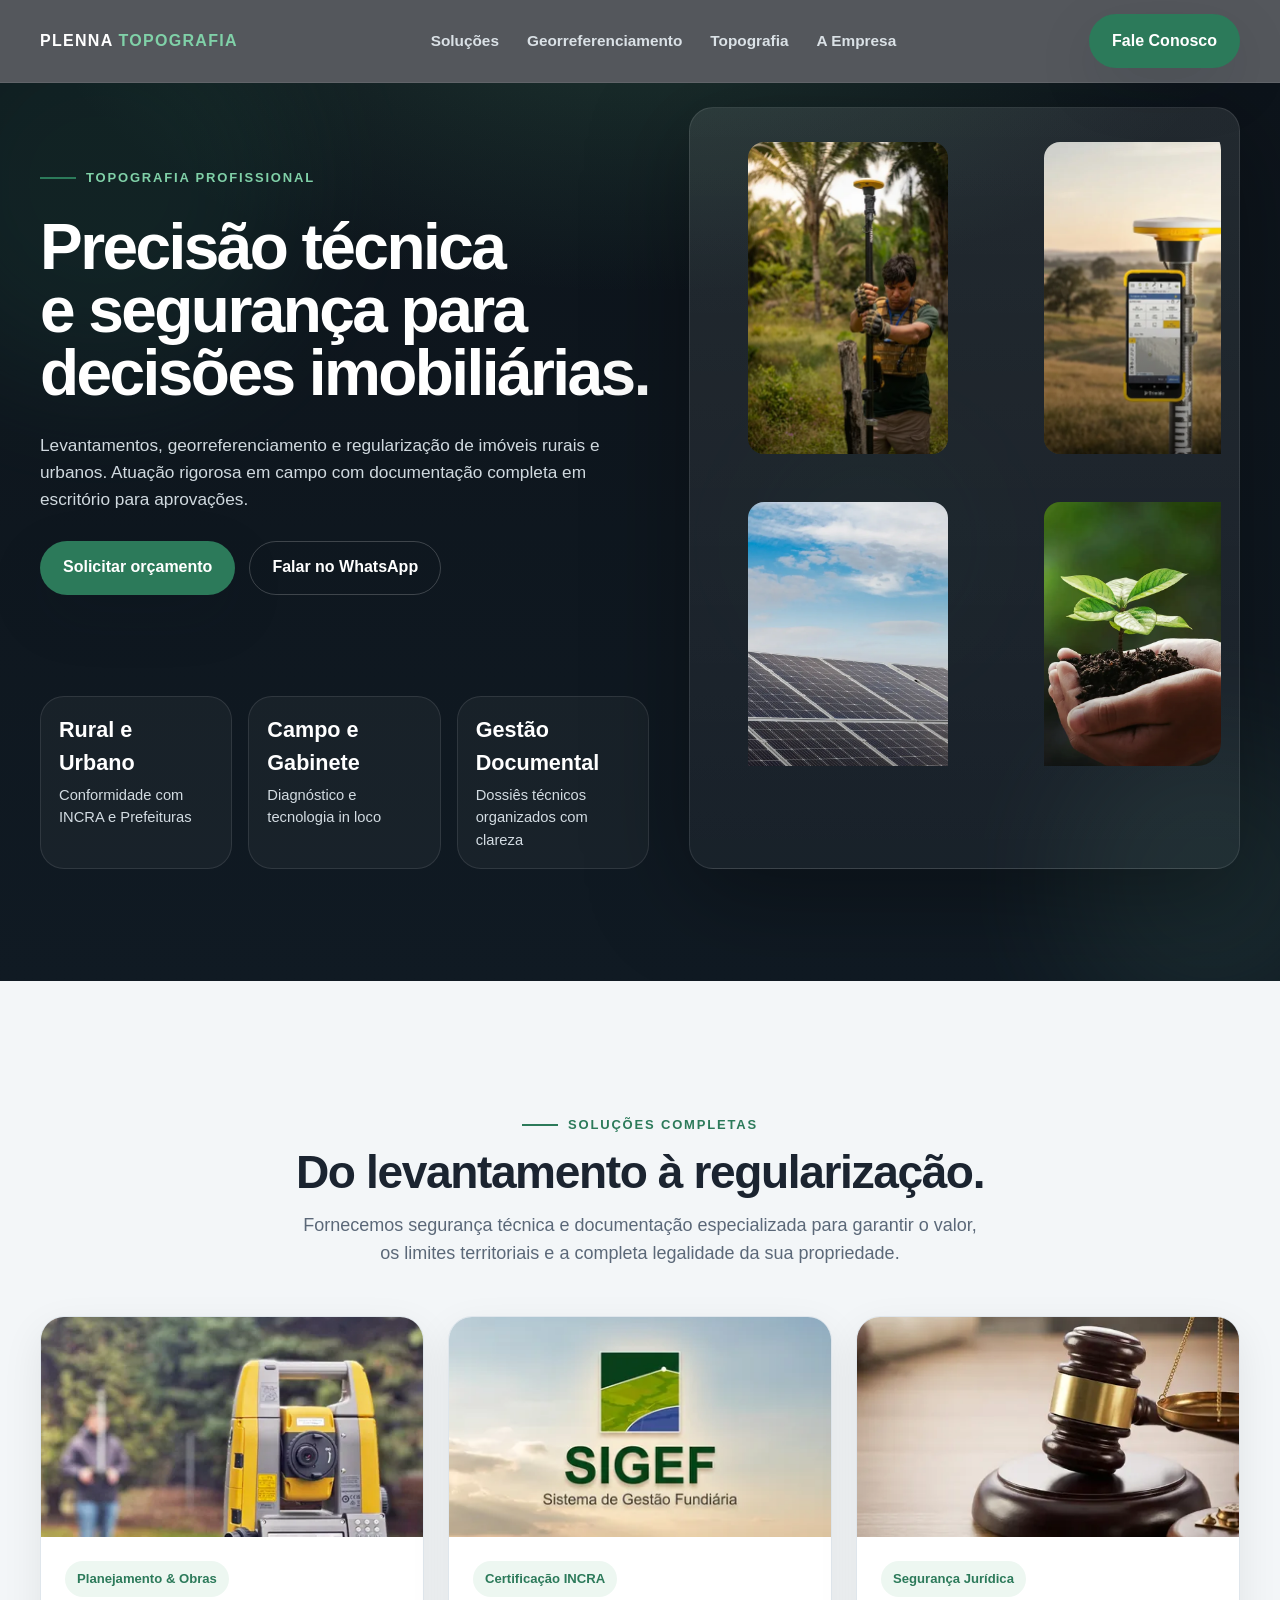
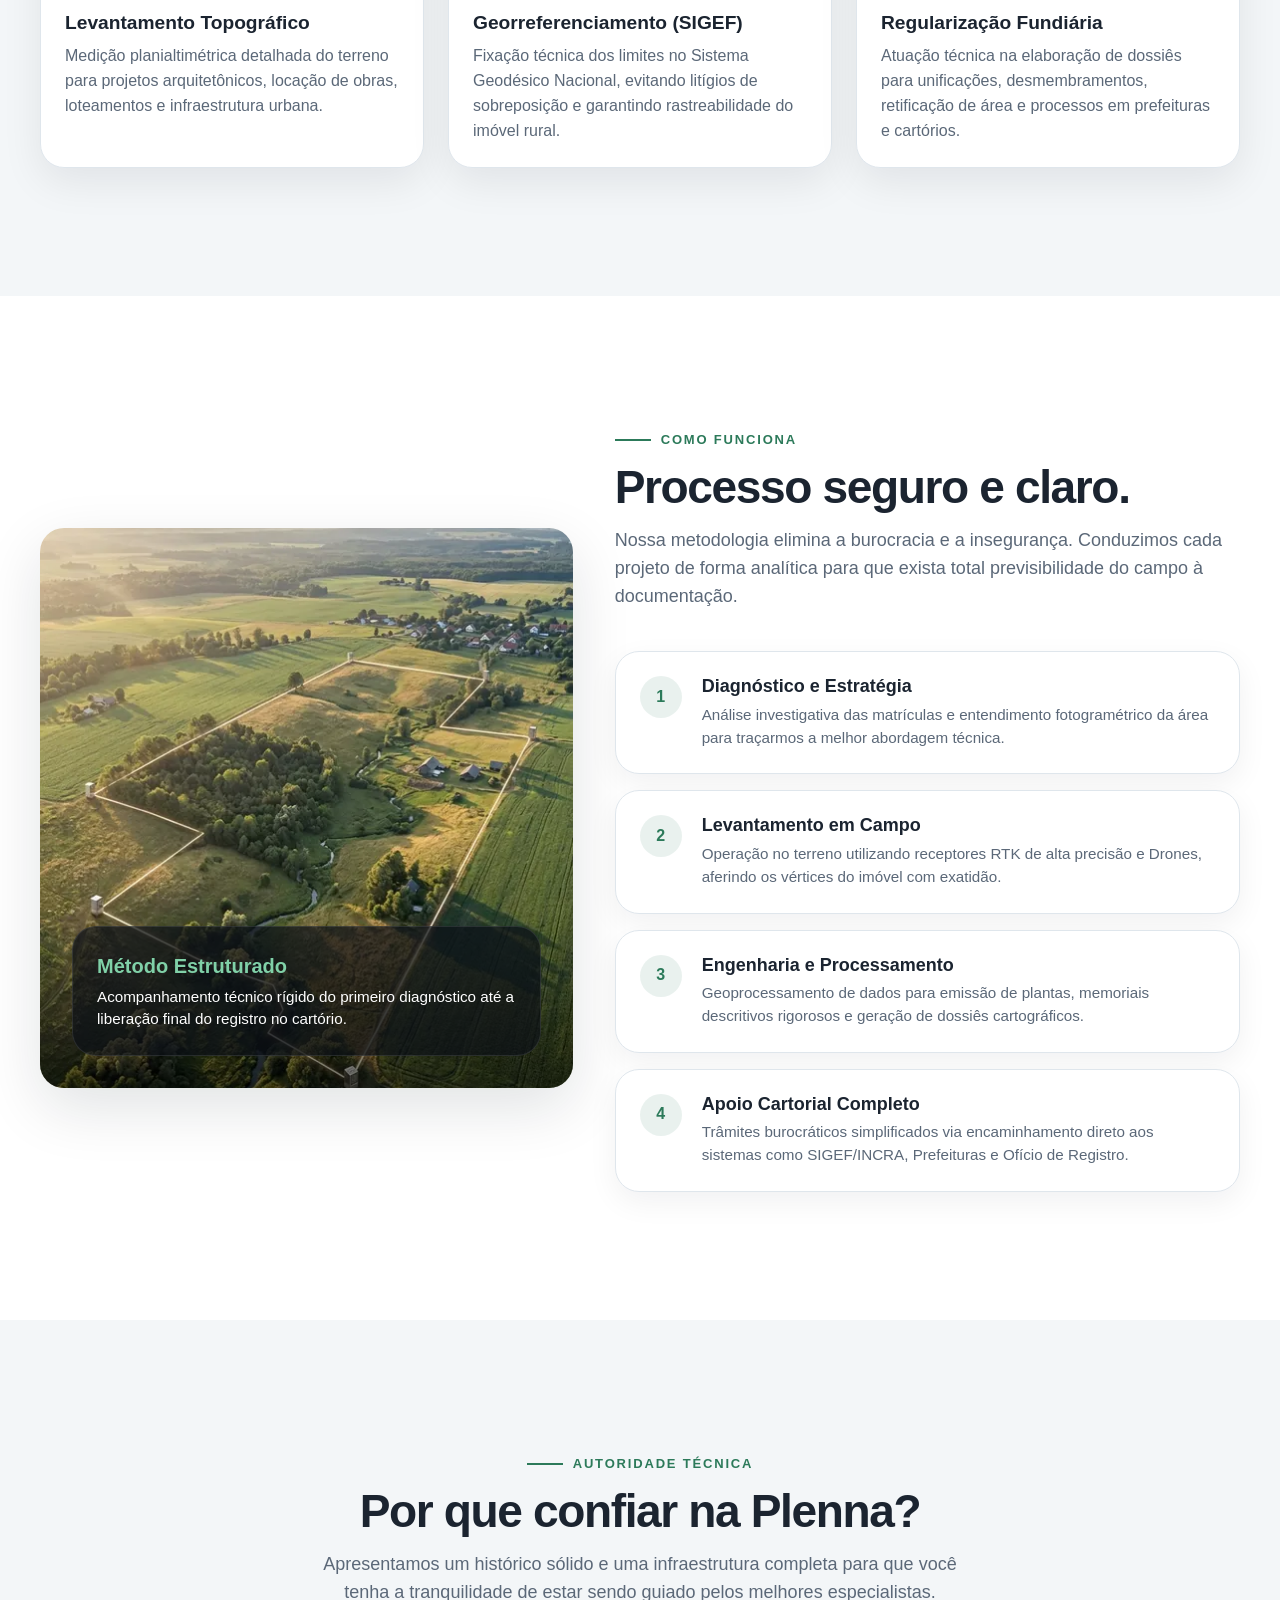
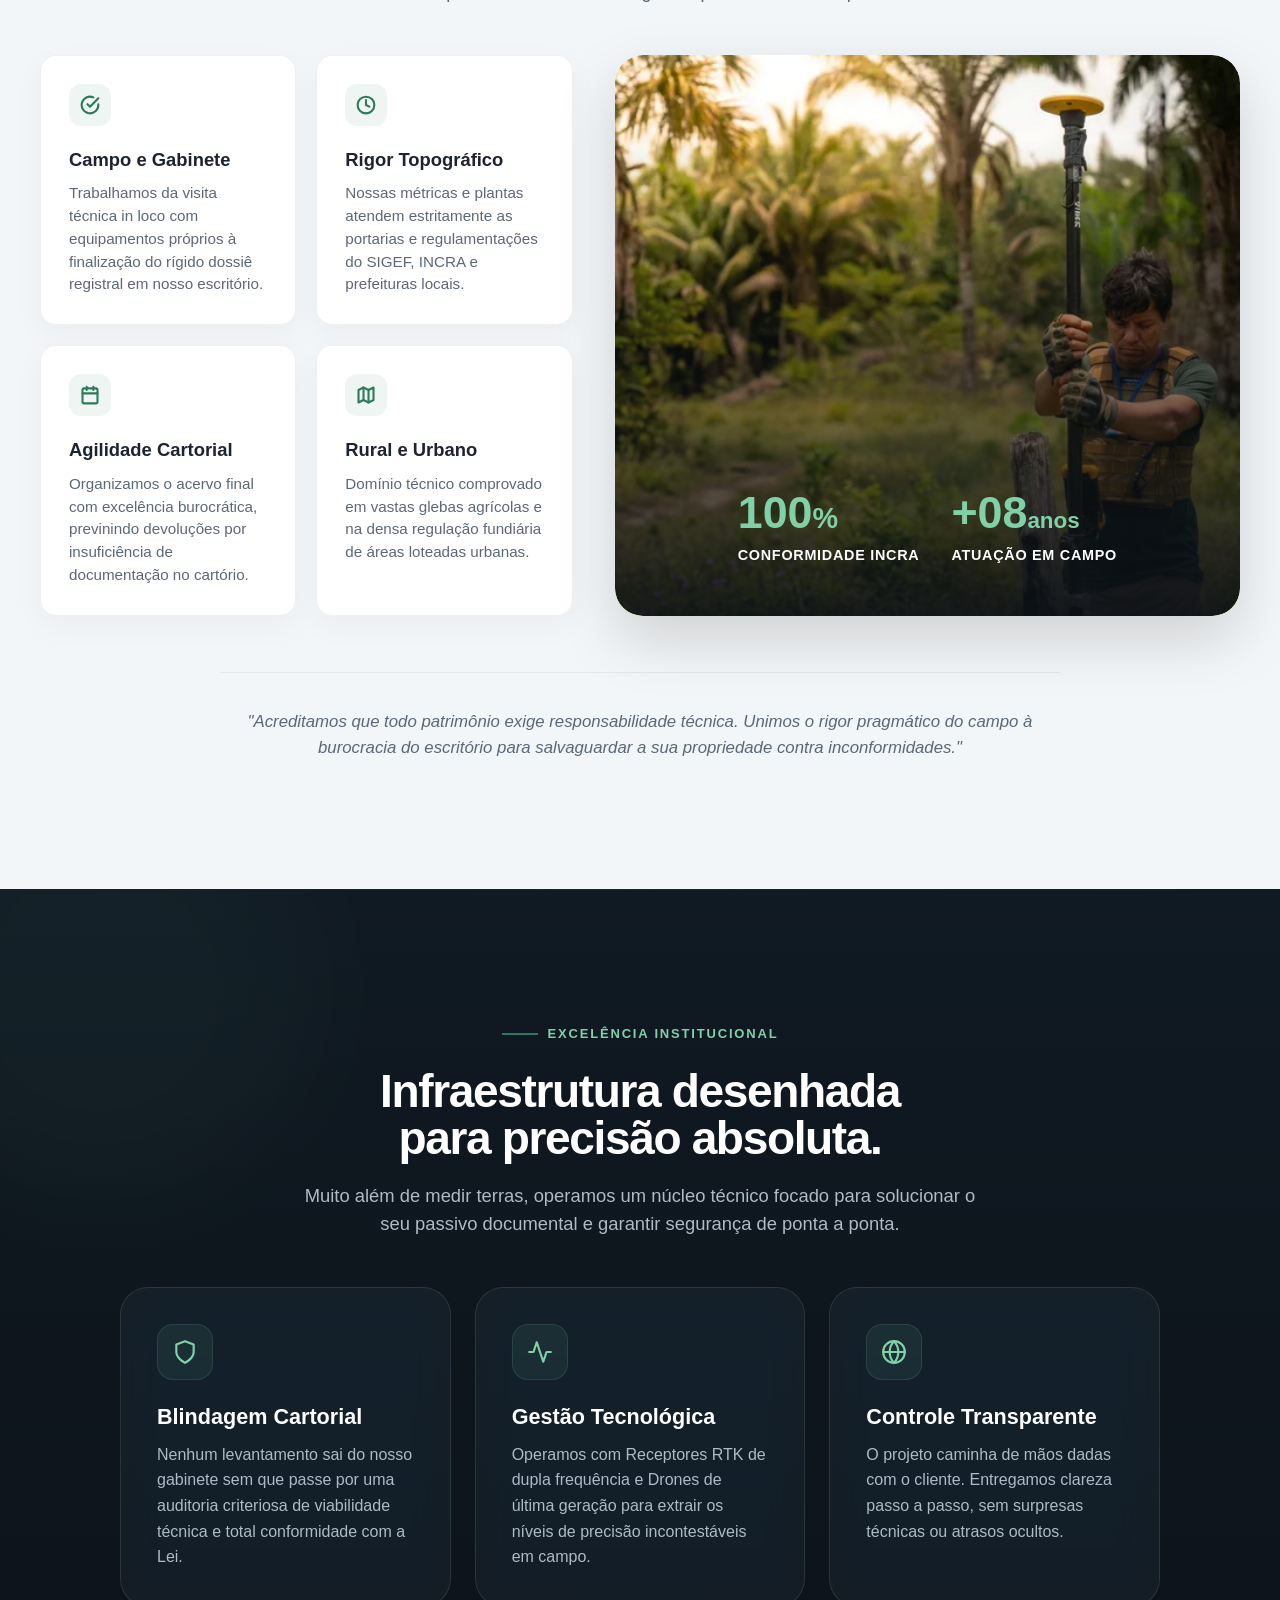
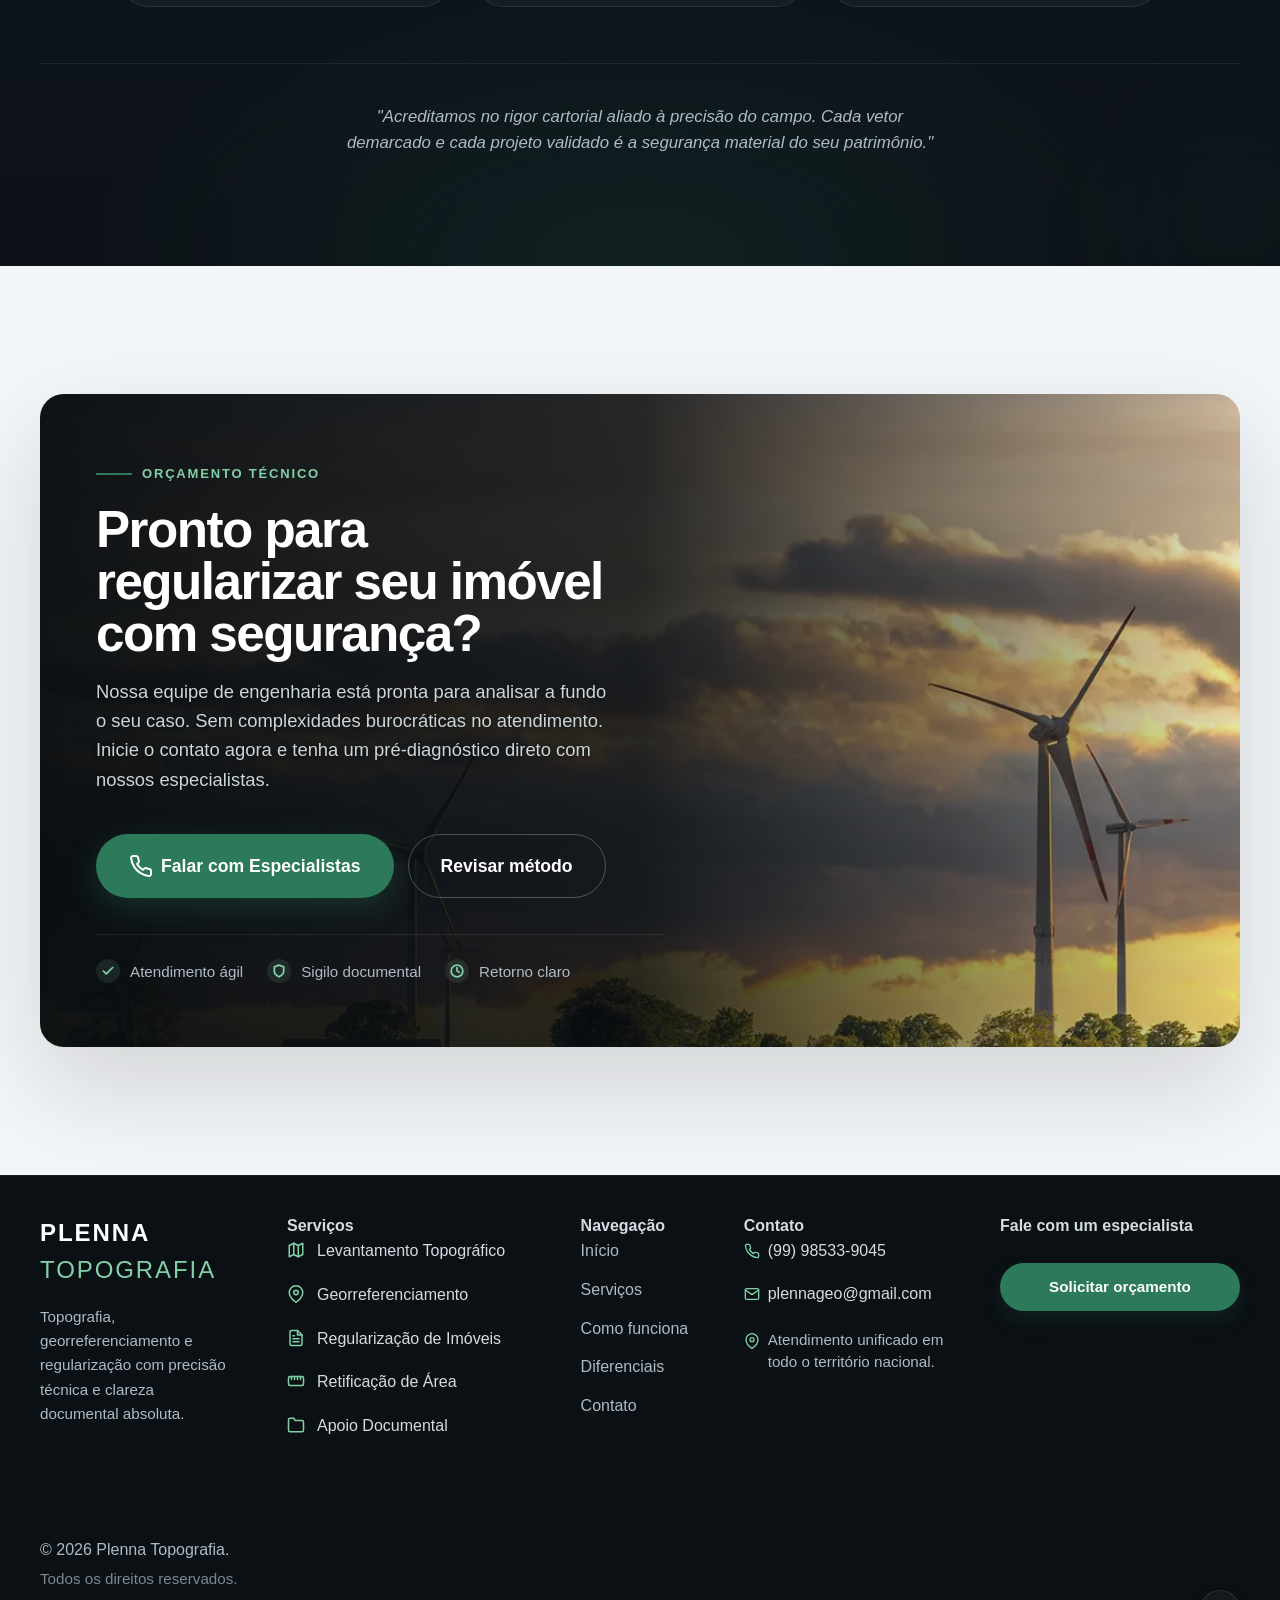
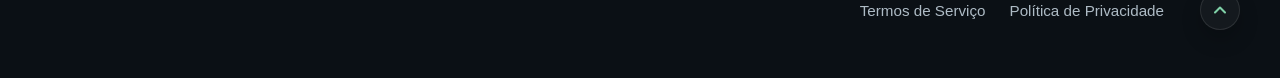
==== commit 855b189c: "fix: atualizacao do texto visual do email de contato no rodape" ====
--- a/index.html
+++ b/index.html
@@ -2,9 +2,20 @@
 <html lang="pt-BR">
 
 <head>
+  <!-- Google Tag Manager -->
+  <script>(function (w, d, s, l, i) {
+      w[l] = w[l] || []; w[l].push({
+        'gtm.start':
+          new Date().getTime(), event: 'gtm.js'
+      }); var f = d.getElementsByTagName(s)[0],
+        j = d.createElement(s), dl = l != 'dataLayer' ? '&l=' + l : ''; j.async = true; j.src =
+          'https://www.googletagmanager.com/gtm.js?id=' + i + dl; f.parentNode.insertBefore(j, f);
+    })(window, document, 'script', 'dataLayer', 'GTM-MFG9TC34');</script>
+  <!-- End Google Tag Manager -->
+
   <meta charset="utf-8" />
   <meta name="viewport" content="width=device-width, initial-scale=1" />
-  <title>Plenna — Topografia e Georreferenciamento</title>
+  <title>Plenna Geo — Topografia e Georreferenciamento</title>
   <meta name="description"
     content="Especialistas em topografia, georreferenciamento e regularização de imóveis rurais e urbanos. Atuação técnica premium em campo e elaboração de dossiês documentais." />
 
@@ -279,6 +290,10 @@
 </head>
 
 <body>
+  <!-- Google Tag Manager (noscript) -->
+  <noscript><iframe src="https://www.googletagmanager.com/ns.html?id=GTM-MFG9TC34" height="0" width="0"
+      style="display:none;visibility:hidden"></iframe></noscript>
+  <!-- End Google Tag Manager (noscript) -->
 
   <!-- ═══════ NAVBAR ═══════ -->
   <header class="site-header">
@@ -299,7 +314,8 @@
           <line x1="3" y1="18" x2="21" y2="18"></line>
         </svg>
       </button>
-      <a class="button btn-shimmer" href="https://wa.me/5599985339045?text=Olá,%20vim%20pelo%20site%20e%20gostaria%20de%20um%20orçamento%20de%20topografia." target="_blank" rel="noopener noreferrer"><span style="position:relative;z-index:1">Fale Conosco</span></a>
+      <a class="button btn-shimmer" href="orcamento.html"><span style="position:relative;z-index:1">Fale
+          Conosco</span></a>
     </div>
   </header>
 
@@ -331,10 +347,13 @@
 
             <!-- Botões CTA -->
             <div class="hero-actions anim-in d4">
-              <a class="button btn-shimmer glow-pulse" href="https://wa.me/5599985339045?text=Olá,%20vim%20pelo%20site%20e%20gostaria%20de%20um%20orçamento%20de%20topografia." target="_blank" rel="noopener noreferrer" style="position: relative; overflow: hidden;">
+              <a class="button btn-shimmer glow-pulse" href="orcamento.html"
+                style="position: relative; overflow: hidden;">
                 <span style="position: relative; z-index: 1;">Solicitar orçamento</span>
               </a>
-              <a class="button outline" href="https://wa.me/5599985339045?text=Olá,%20vim%20pelo%20site%20e%20gostaria%20de%20um%20orçamento%20de%20topografia." target="_blank" rel="noopener noreferrer" style="transition: all .3s;">
+              <a class="button outline"
+                href="https://wa.me/5599985339045?text=Olá,%20vim%20pelo%20site%20e%20gostaria%20de%20um%20orçamento%20de%20topografia."
+                target="_blank" rel="noopener noreferrer" style="transition: all .3s;">
                 Falar no WhatsApp
               </a>
             </div>
@@ -909,7 +928,9 @@
 
               <!-- Botões CTA (Primary e Secondary) -->
               <div class="hero-actions anim-in d6" style="margin-top: 0;">
-                <a class="button btn-shimmer glow-pulse" href="https://wa.me/5599985339045?text=Olá,%20vim%20pelo%20site%20e%20gostaria%20de%20um%20orçamento%20de%20topografia." target="_blank" rel="noopener noreferrer"
+                <a class="button btn-shimmer glow-pulse"
+                  href="https://wa.me/5599985339045?text=Olá,%20vim%20pelo%20site%20e%20gostaria%20de%20um%20orçamento%20de%20topografia."
+                  target="_blank" rel="noopener noreferrer"
                   style="padding: 0 32px; min-height: 64px; font-size: 1.1rem; box-shadow: 0 10px 30px rgba(44,122,90,.3);">
                   <span style="position: relative; z-index: 1; display: flex; align-items: center; gap: 8px;">
                     <!-- Ícone WhatsApp -->
@@ -1149,7 +1170,8 @@
         <div class="footer-col anim-in d4">
           <h4>Contato</h4>
           <nav class="footer-nav">
-            <a href="https://wa.me/5599985339045?text=Olá,%20vim%20pelo%20site%20e%20gostaria%20de%20um%20orçamento%20de%20topografia." target="_blank" rel="noopener noreferrer" style="display: flex; align-items: center; gap: 8px;">
+            <a href="https://wa.me/5599985339045?text=Olá,%20vim%20pelo%20site%20e%20gostaria%20de%20um%20orçamento%20de%20topografia."
+              target="_blank" rel="noopener noreferrer" style="display: flex; align-items: center; gap: 8px;">
               <svg width="16" height="16" viewBox="0 0 24 24" fill="none" stroke="#80d1a8" stroke-width="2"
                 stroke-linecap="round" stroke-linejoin="round">
                 <path
@@ -1158,13 +1180,13 @@
               </svg>
               (99) 98533-9045
             </a>
-            <a href="mailto:plenna777@gmail.com" style="display: flex; align-items: center; gap: 8px;">
+            <a href="mailto:plennageo@gmail.com" style="display: flex; align-items: center; gap: 8px;">
               <svg width="16" height="16" viewBox="0 0 24 24" fill="none" stroke="#80d1a8" stroke-width="2"
                 stroke-linecap="round" stroke-linejoin="round">
                 <path d="M4 4h16c1.1 0 2 .9 2 2v12c0 1.1-.9 2-2 2H4c-1.1 0-2-.9-2-2V6c0-1.1.9-2 2-2z"></path>
                 <polyline points="22,6 12,13 2,6"></polyline>
               </svg>
-              plenna777@gmail.com
+              plennageo@gmail.com
             </a>
             <div
               style="display: flex; align-items: flex-start; gap: 8px; margin-top: 4px; font-size: 0.95rem; line-height: 1.5; color: #aebbc5;">
@@ -1181,7 +1203,7 @@
         <!-- Coluna 5: CTA Rápido -->
         <div class="footer-col anim-in d5">
           <h4 style="margin-bottom: 24px;">Fale com um especialista</h4>
-          <a href="https://wa.me/5599985339045?text=Olá,%20vim%20pelo%20site%20e%20gostaria%20de%20um%20orçamento%20de%20topografia." target="_blank" rel="noopener noreferrer" class="button btn-shimmer"
+          <a href="orcamento.html" class="button btn-shimmer"
             style="padding: 0 24px; min-height: 48px; font-size: 0.95rem; display: inline-flex; width: 100%; justify-content: center; box-shadow: 0 10px 20px rgba(44,122,90,.15); border-radius: 99px;">
             <span style="position:relative; z-index:1;">Solicitar orçamento</span>
           </a>
